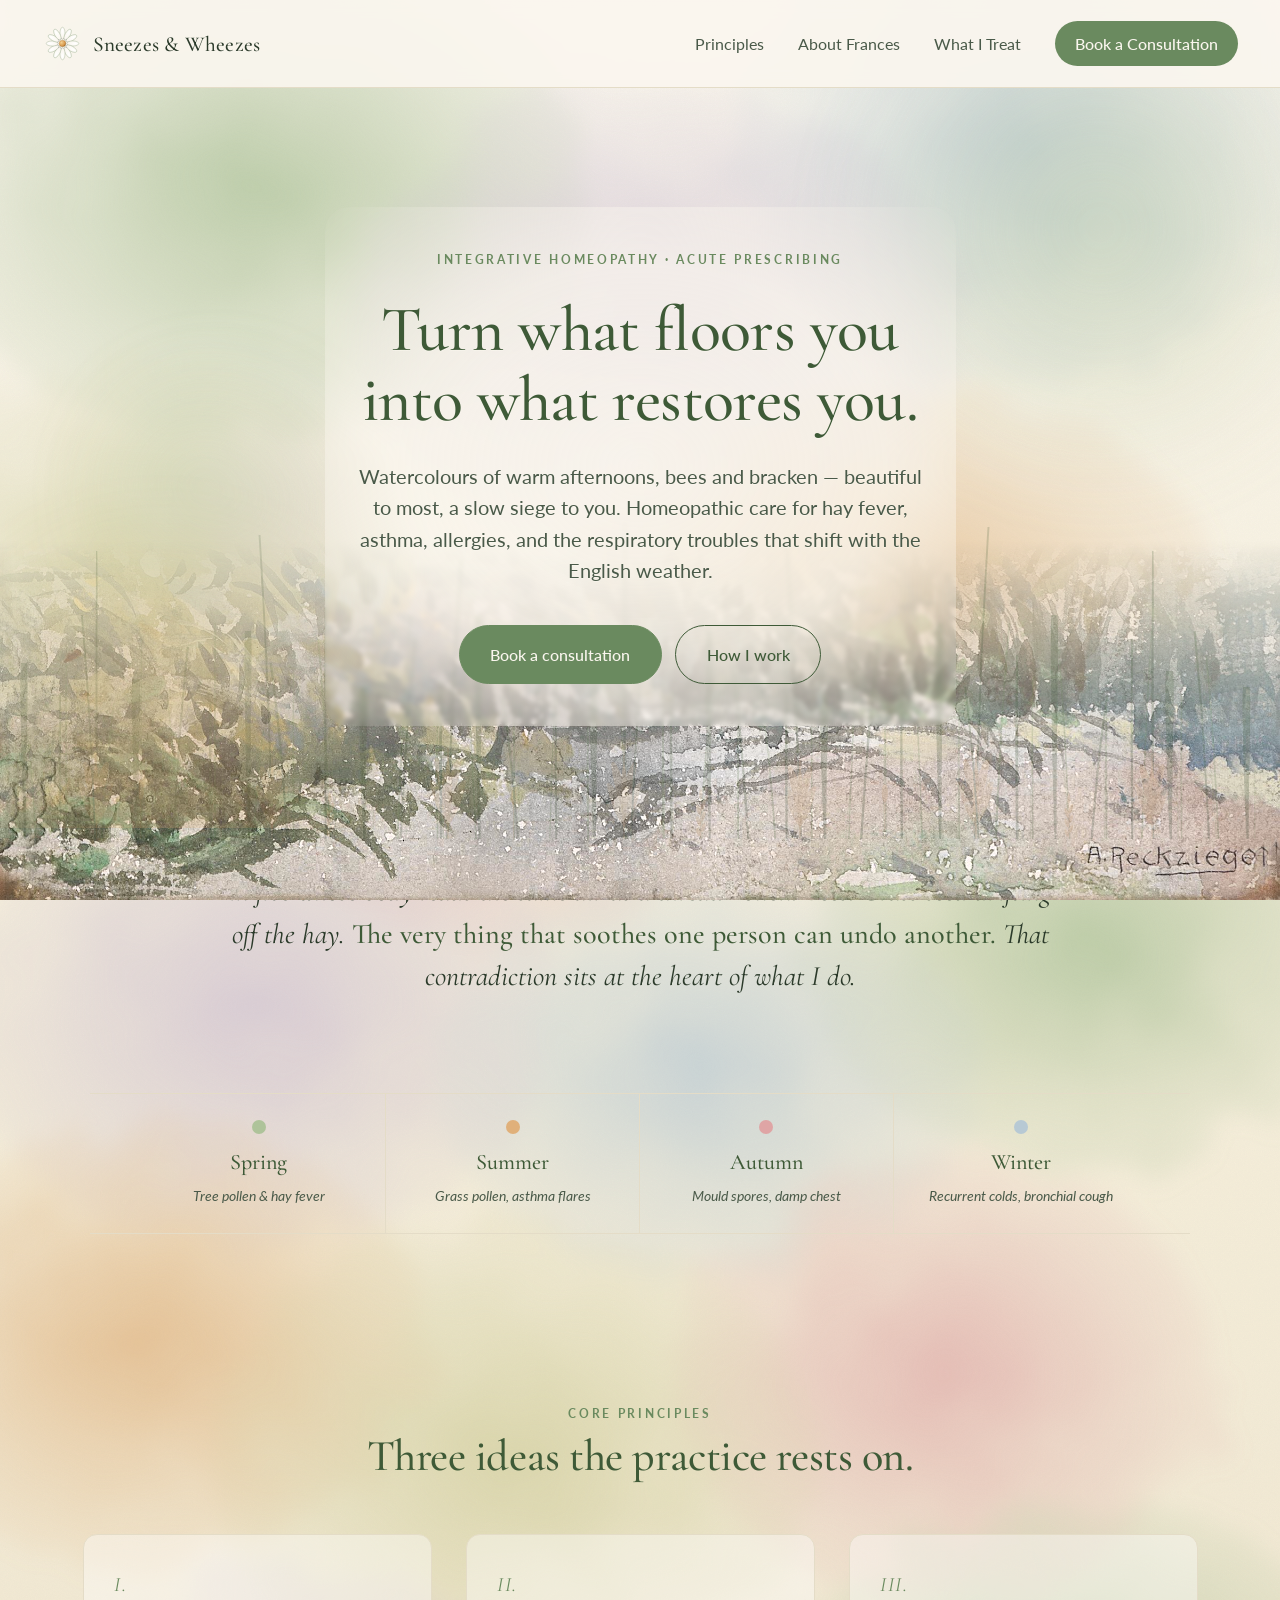
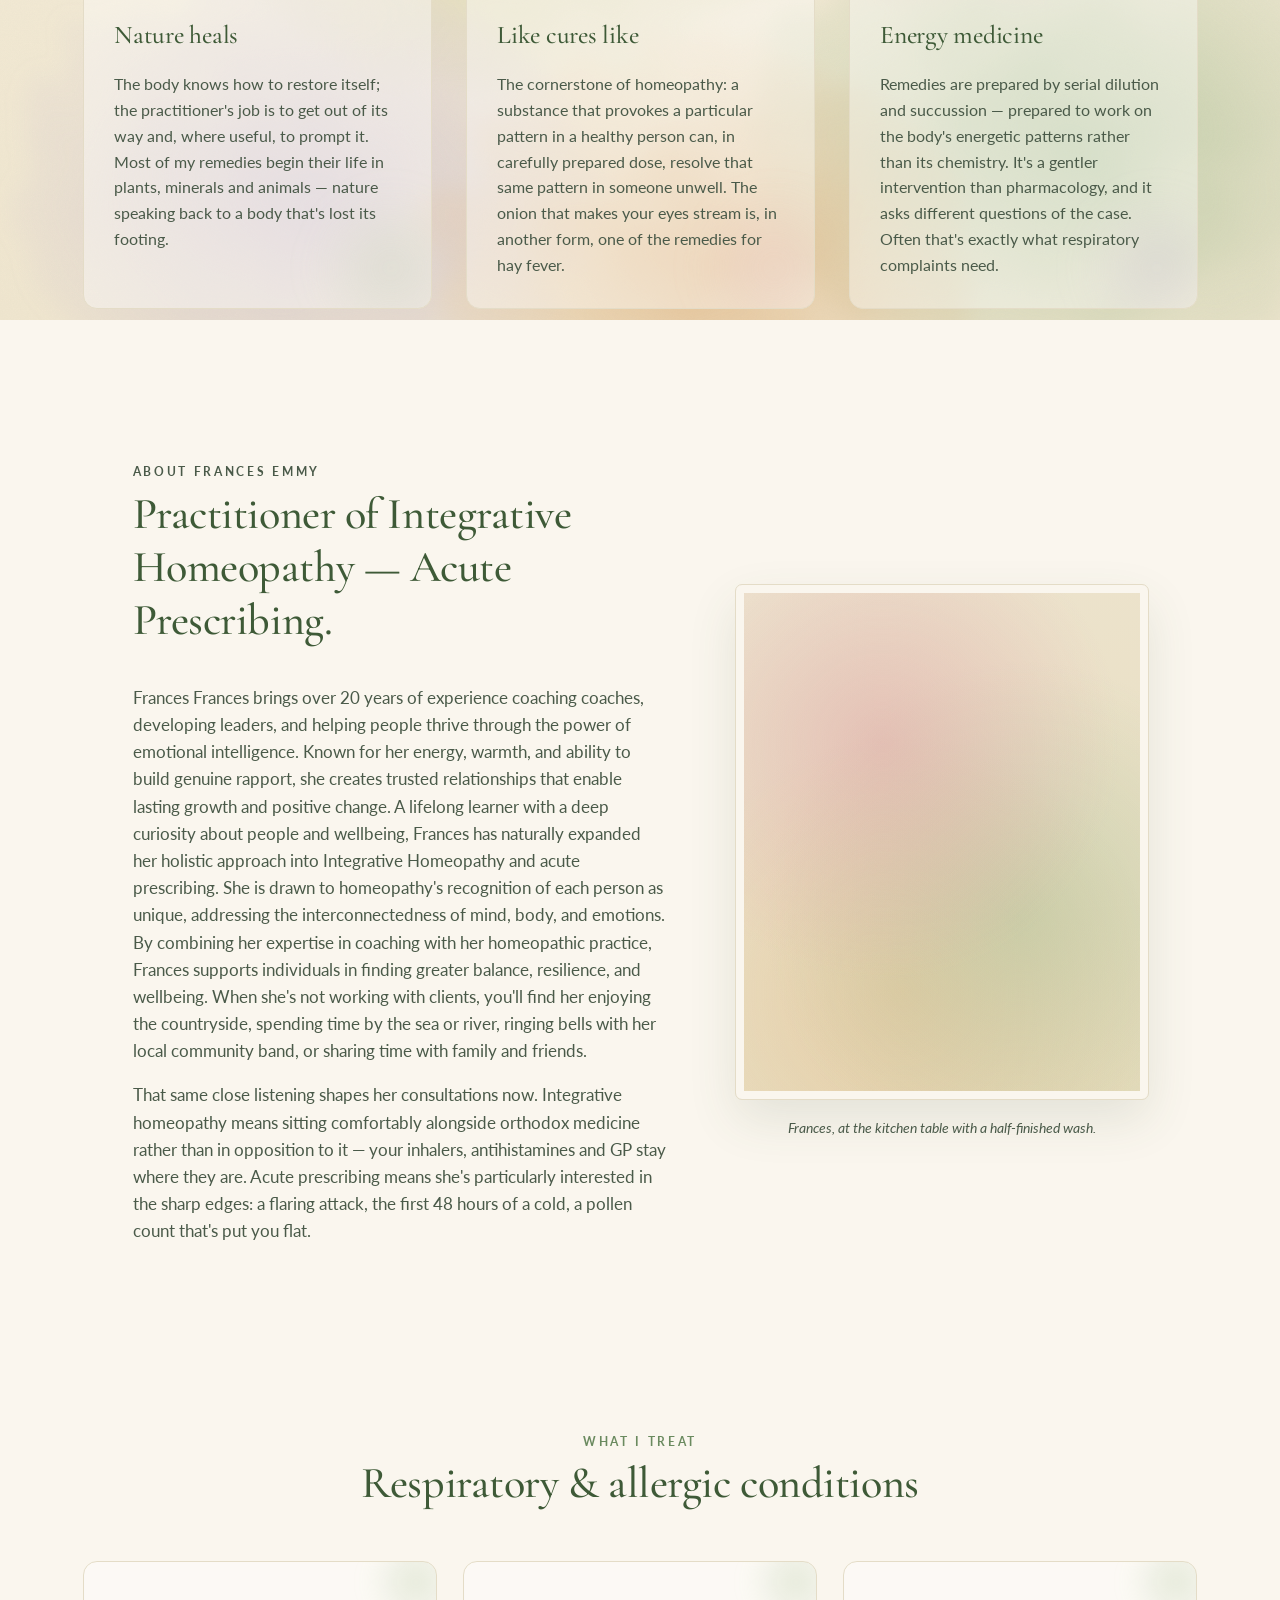
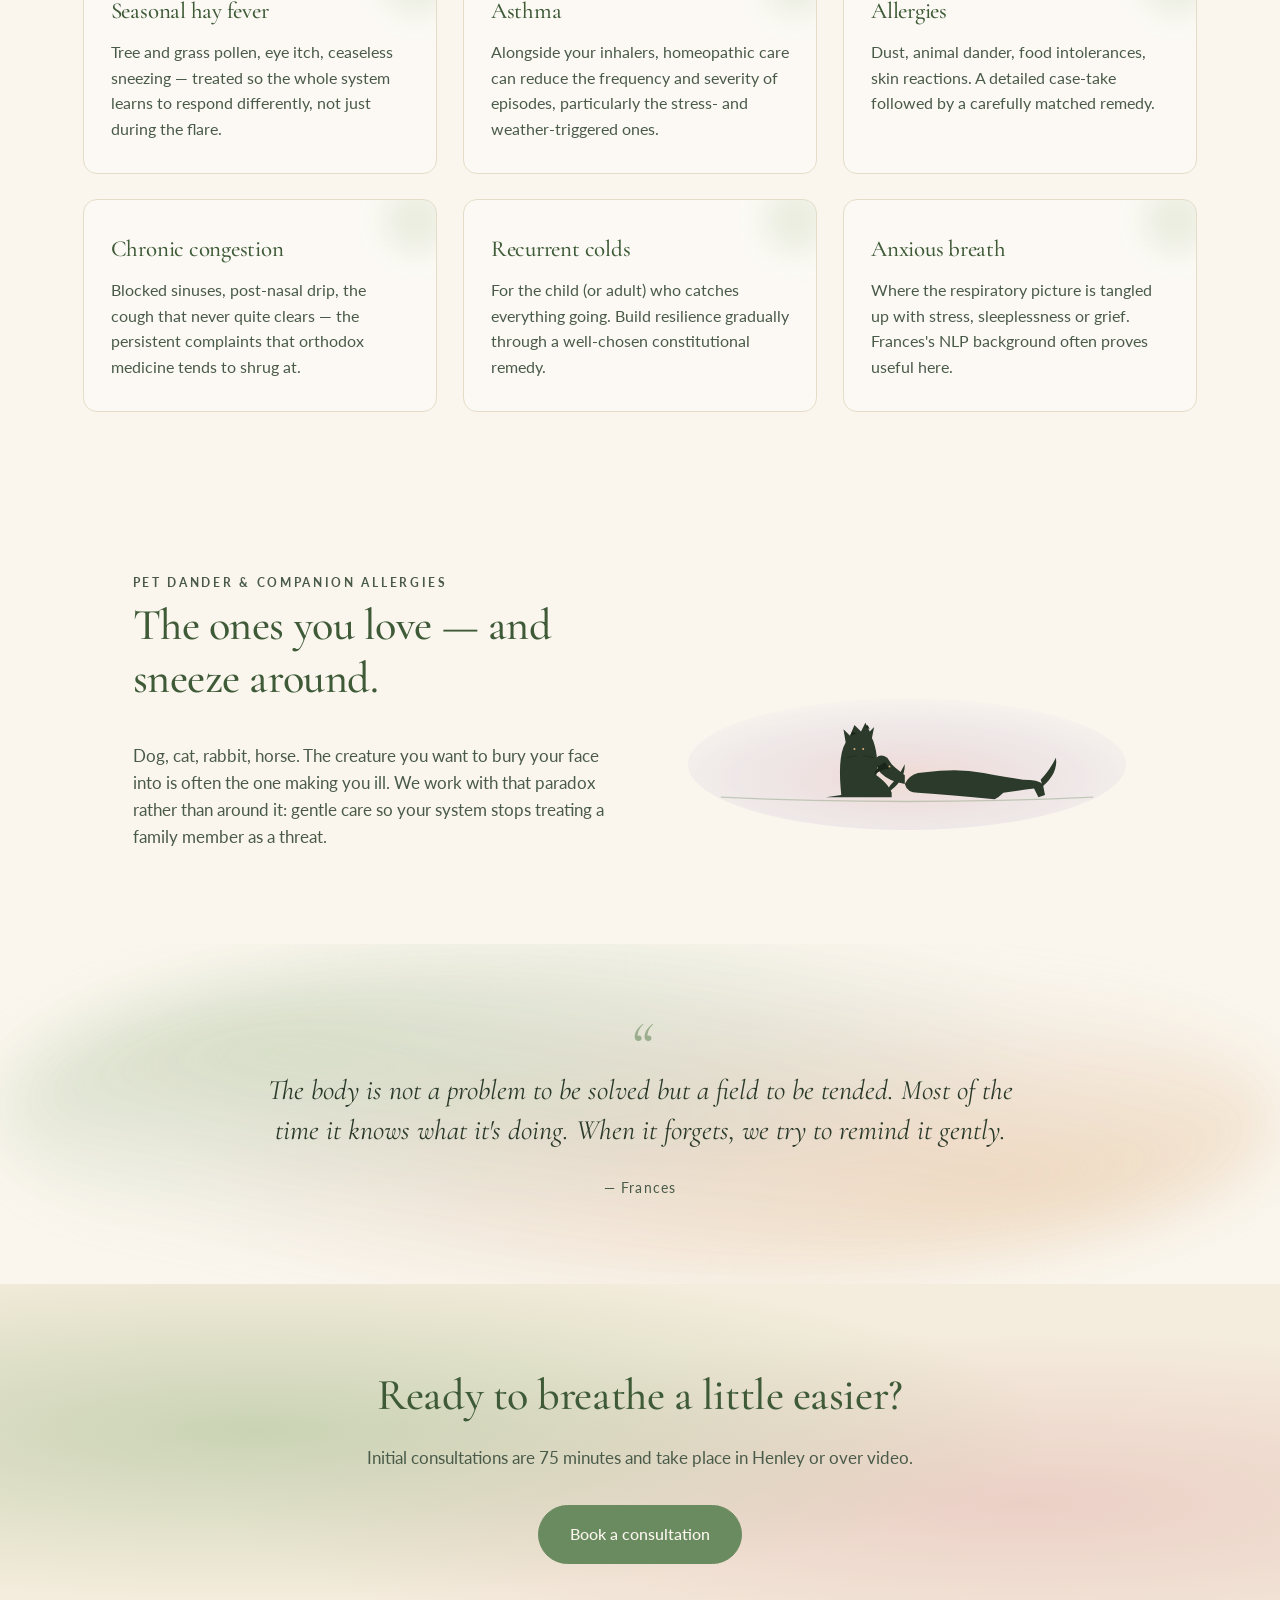
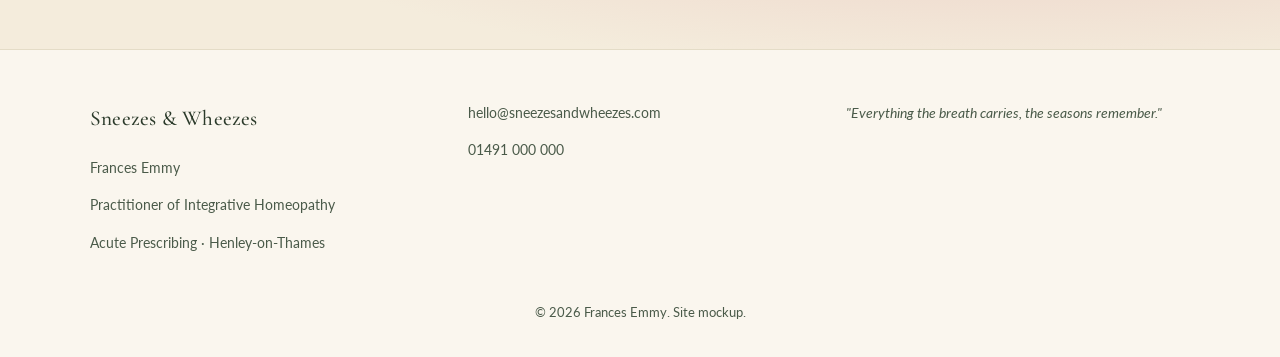
==== index.html @ 76704e90 "Update index.html" ====
<!DOCTYPE html>
<html lang="en">
<head>
<meta charset="UTF-8" />
<meta name="viewport" content="width=device-width, initial-scale=1.0" />
<title>Sneezes & Wheezes — Frances Emmy, Integrative Homeopathy</title>
<link rel="preconnect" href="https://fonts.googleapis.com" />
<link rel="preconnect" href="https://fonts.gstatic.com" crossorigin />
<link href="https://fonts.googleapis.com/css2?family=Cormorant+Garamond:ital,wght@0,400;0,500;0,600;1,400;1,500&family=Lato:wght@300;400;700&display=swap" rel="stylesheet" />
<link rel="stylesheet" href="styles.css" />
<link rel="icon" type="image/svg+xml" href="daisy.svg" />
</head>
<body data-season="spring">

<div class="meadow" aria-hidden="true">
  <div class="meadow-painting"></div>
  <div class="meadow-overlay">
    <object type="image/svg+xml" data="meadow.svg"></object>
  </div>
</div>

<header class="site-nav">
  <a href="#" class="brand">
    <img src="daisy.svg" alt="" class="brand-mark" width="36" height="36" />
    <span class="brand-name">Sneezes &amp; Wheezes</span>
  </a>
  <nav>
    <a href="#principles">Principles</a>
    <a href="#about">About Frances</a>
    <a href="#services">What I Treat</a>
    <a href="booking.html" class="nav-cta">Book a Consultation</a>
  </nav>
</header>

<section class="hero" data-season-section="spring">
  <div class="wash wash-spring"></div>
  <div class="wash wash-summer"></div>
  <div class="wash wash-sprig"></div>
  <div class="hero-inner">
    <p class="eyebrow">Integrative Homeopathy · Acute Prescribing</p>
    <h1>Turn what floors you<br/>into what restores you.</h1>
    <p class="lead">Watercolours of warm afternoons, bees and bracken — beautiful to most, a slow siege to you. Homeopathic care for hay fever, asthma, allergies, and the respiratory troubles that shift with the English weather.</p>
    <div class="hero-ctas">
      <a href="booking.html" class="btn btn-primary">Book a consultation</a>
      <a href="#principles" class="btn btn-ghost">How I work</a>
    </div>
  </div>
</section>

<section class="paradox" data-season-section="spring">
  <div class="paradox-inner">
    <p class="paradox-lead">
      A meadow in June is a postcard for most of us — and a quiet nightmare for the one in five
      whose body reads the same air as a threat. Pollen. Bees. Grass seed drifting off the hay.
      <strong>The very thing that soothes one person can undo another.</strong>
      That contradiction sits at the heart of what I do.
    </p>
  </div>
</section>

<section class="seasons">
  <div class="season"><span class="dot spring"></span><strong>Spring</strong><em>Tree pollen &amp; hay fever</em></div>
  <div class="season"><span class="dot summer"></span><strong>Summer</strong><em>Grass pollen, asthma flares</em></div>
  <div class="season"><span class="dot autumn"></span><strong>Autumn</strong><em>Mould spores, damp chest</em></div>
  <div class="season"><span class="dot winter"></span><strong>Winter</strong><em>Recurrent colds, bronchial cough</em></div>
</section>

<section id="principles" class="principles" data-season-section="summer">
  <p class="eyebrow centered">Core principles</p>
  <h2 class="centered">Three ideas the practice rests on.</h2>

  <div class="principles-grid">
    <article class="principle">
      <div class="principle-mark">I.</div>
      <h3>Nature heals</h3>
      <p>The body knows how to restore itself; the practitioner's job is to get out of its way and, where useful, to prompt it. Most of my remedies begin their life in plants, minerals and animals — nature speaking back to a body that's lost its footing.</p>
    </article>
    <article class="principle">
      <div class="principle-mark">II.</div>
      <h3>Like cures like</h3>
      <p>The cornerstone of homeopathy: a substance that provokes a particular pattern in a healthy person can, in carefully prepared dose, resolve that same pattern in someone unwell. The onion that makes your eyes stream is, in another form, one of the remedies for hay fever.</p>
    </article>
    <article class="principle">
      <div class="principle-mark">III.</div>
      <h3>Energy medicine</h3>
      <p>Remedies are prepared by serial dilution and succussion — prepared to work on the body's energetic patterns rather than its chemistry. It's a gentler intervention than pharmacology, and it asks different questions of the case. Often that's exactly what respiratory complaints need.</p>
    </article>
  </div>
</section>

<section id="about" class="about">
  <div class="about-grid">
    <div class="about-copy">
      <p class="eyebrow">About Frances Emmy</p> <h2>Practitioner of Integrative Homeopathy — Acute Prescribing.</h2>
      <p>Frances  Frances brings over 20 years of experience coaching coaches, developing leaders, and helping people thrive through the power of emotional intelligence. Known for her energy, warmth, and ability to build genuine rapport, she creates trusted relationships that enable lasting growth and positive change.

A lifelong learner with a deep curiosity about people and wellbeing, Frances has naturally expanded her holistic approach into Integrative Homeopathy and acute prescribing. She is drawn to homeopathy's recognition of each person as unique, addressing the interconnectedness of mind, body, and emotions. By combining her expertise in coaching with her homeopathic practice, Frances supports individuals in finding greater balance, resilience, and wellbeing.

When she's not working with clients, you'll find her enjoying the countryside, spending time by the sea or river, ringing bells with her local community band, or sharing time with family and friends. </p>
      <p>That same close listening shapes her consultations now. Integrative homeopathy means sitting comfortably alongside orthodox medicine rather than in opposition to it — your inhalers, antihistamines and GP stay where they are. Acute prescribing means she's particularly interested in the sharp edges: a flaring attack, the first 48 hours of a cold, a pollen count that's put you flat.</p>
      <p>    </div>
    <div class="about-portrait">
      <div class="portrait-frame"></div>
      <figcaption>Frances, at the kitchen table with a half-finished wash.</figcaption>
    </div>
  </div>
</section>

<section id="services" class="services">
  <p class="eyebrow centered">What I treat</p>
  <h2 class="centered">Respiratory &amp; allergic conditions</h2>
  <div class="services-grid">
    <article class="service">
      <h3>Seasonal hay fever</h3>
      <p>Tree and grass pollen, eye itch, ceaseless sneezing — treated so the whole system learns to respond differently, not just during the flare.</p>
    </article>
    <article class="service">
      <h3>Asthma</h3>
      <p>Alongside your inhalers, homeopathic care can reduce the frequency and severity of episodes, particularly the stress- and weather-triggered ones.</p>
    </article>
    <article class="service">
      <h3>Allergies</h3>
      <p>Dust, animal dander, food intolerances, skin reactions. A detailed case-take followed by a carefully matched remedy.</p>
    </article>
    <article class="service">
      <h3>Chronic congestion</h3>
      <p>Blocked sinuses, post-nasal drip, the cough that never quite clears — the persistent complaints that orthodox medicine tends to shrug at.</p>
    </article>
    <article class="service">
      <h3>Recurrent colds</h3>
      <p>For the child (or adult) who catches everything going. Build resilience gradually through a well-chosen constitutional remedy.</p>
    </article>
    <article class="service">
      <h3>Anxious breath</h3>
      <p>Where the respiratory picture is tangled up with stress, sleeplessness or grief. Frances's NLP background often proves useful here.</p>
    </article>
  </div>
</section>

<section class="pets" data-season-section="autumn">
  <div class="pets-inner">
    <div class="pets-copy">
      <p class="eyebrow">Pet dander &amp; companion allergies</p>
      <h2>The ones you love &mdash; and sneeze around.</h2>
      <p>Dog, cat, rabbit, horse. The creature you want to bury your face into is often the one making you ill. We work with that paradox rather than around it: gentle care so your system stops treating a family member as a threat.</p>
    </div>
    <div class="pets-illustration">
      <img src="pets.svg" alt="Cat and dog silhouettes" />
    </div>
  </div>
</section>

<section class="quote-band">
  <div class="wash wash-meadow"></div>
  <div class="quote-inner">
    <p class="quote-mark">&ldquo;</p>
    <p class="quote-text">The body is not a problem to be solved but a field to be tended. Most of the time it knows what it's doing. When it forgets, we try to remind it gently.</p>
    <p class="quote-attrib">— Frances</p>
  </div>
</section>

<section class="cta-band">
  <div class="cta-inner">
    <h2>Ready to breathe a little easier?</h2>
    <p>Initial consultations are 75 minutes and take place in Henley or over video.</p>
    <a href="booking.html" class="btn btn-primary">Book a consultation</a>
  </div>
</section>

<footer class="site-foot">
  <div class="foot-inner">
    <div>
      <p class="brand-name">Sneezes &amp; Wheezes</p>
      <p class="small">Frances Emmy</p>
      <p class="small">Practitioner of Integrative Homeopathy</p>
      <p class="small">Acute Prescribing · Henley-on-Thames</p>
    </div>
    <div>
      <p class="small">hello@sneezesandwheezes.com</p>
      <p class="small">01491 000 000</p>
    </div>
    <div>
      <p class="small italic">"Everything the breath carries, the seasons remember."</p>
    </div>
  </div>
  <p class="small credits">© 2026 Frances Emmy. Site mockup.</p>
</footer>

</body>
</html>
---- styles.css ----
:root {
  --ink: #2b3a2a;
  --ink-soft: #4a5a49;
  --cream: #faf6ee;
  --paper: #f4ecdc;
  --wash-green: #aec39a;
  --wash-olive: #c7c68b;
  --wash-amber: #e0b07a;
  --wash-rose: #dfa5a5;
  --wash-sky: #b7c9d4;
  --wash-lilac: #c2b1cf;
  --accent: #6a8a5f;
  --accent-deep: #3e5a37;
  --border: #e4dcc7;
}

* { box-sizing: border-box; }

html, body {
  margin: 0;
  padding: 0;
  font-family: 'Lato', 'Helvetica Neue', sans-serif;
  color: var(--ink);
  background: var(--cream);
  font-size: 17px;
  line-height: 1.6;
}

body {
  background-color: var(--cream);
  background-image: url('watercolour-bg.svg');
  background-size: 100% auto;
  background-position: center top;
  background-repeat: no-repeat;
  min-height: 100vh;
}

/* Swaying meadow — fixed at bottom of viewport */
.meadow {
  position: fixed;
  left: 0;
  right: 0;
  bottom: 0;
  height: 42vh;
  min-height: 280px;
  max-height: 460px;
  z-index: 0;
  pointer-events: none;
  transition: filter 1.6s ease;
  overflow: hidden;
}

.meadow-painting {
  position: absolute;
  inset: 0;
  background-image: url('meadow-watercolour.jpg');
  background-size: cover;
  background-position: center bottom;
  -webkit-mask-image: linear-gradient(to top, black 35%, rgba(0,0,0,0.6) 60%, transparent 95%);
          mask-image: linear-gradient(to top, black 35%, rgba(0,0,0,0.6) 60%, transparent 95%);
  animation: meadow-breeze 18s ease-in-out infinite;
}

.meadow-overlay {
  position: absolute;
  inset: 0;
  width: 100%;
  height: 100%;
  opacity: 0.22;
}

.meadow-overlay object,
.meadow-overlay svg {
  width: 100%;
  height: 100%;
  display: block;
}

@keyframes meadow-breeze {
  0%, 100% { transform: translateX(0) skewX(-0.15deg); }
  50%      { transform: translateX(-8px) skewX(0.15deg); }
}

/* Seasonal tint — driven by a data attribute on <body> set via scroll JS */
body[data-season="spring"] .meadow { filter: hue-rotate(-6deg) saturate(1.05) brightness(1.05); }
body[data-season="summer"] .meadow { filter: hue-rotate(-18deg) saturate(1.15) brightness(1.02); }
body[data-season="autumn"] .meadow { filter: hue-rotate(22deg) saturate(1.25) brightness(0.92); }
body[data-season="winter"] .meadow { filter: hue-rotate(8deg) saturate(0.55) brightness(0.98); }

@keyframes sway-far {
  0%, 100% { transform: rotate(-0.6deg); }
  50%      { transform: rotate(0.6deg); }
}
@keyframes sway-mid {
  0%, 100% { transform: rotate(-1.1deg); }
  50%      { transform: rotate(1.1deg); }
}
@keyframes sway-near {
  0%, 100% { transform: rotate(-1.6deg); }
  50%      { transform: rotate(1.6deg); }
}
@keyframes sway-daisy {
  0%, 100% { transform: rotate(-2.2deg); }
  50%      { transform: rotate(2.2deg); }
}

.m-far     { transform-origin: center bottom; animation: sway-far   9s ease-in-out infinite; }
.m-mid     { transform-origin: center bottom; animation: sway-mid   6.5s ease-in-out infinite; }
.m-daisies { transform-origin: center bottom; animation: sway-daisy 5s ease-in-out infinite; }
.m-near    { transform-origin: center bottom; animation: sway-near  4.5s ease-in-out infinite; }
.m-animals { transform-origin: center bottom; }

body.is-scrolling .m-far,
body.is-scrolling .m-mid,
body.is-scrolling .m-daisies,
body.is-scrolling .m-near { animation-duration: 1.8s; }

@media (prefers-reduced-motion: reduce) {
  .m-far, .m-mid, .m-near, .m-daisies { animation: none; }
}

h1, h2, h3 {
  font-family: 'Cormorant Garamond', serif;
  font-weight: 500;
  color: var(--accent-deep);
  letter-spacing: -0.01em;
}

h1 {
  font-size: clamp(2.4rem, 5vw, 3.8rem);
  line-height: 1.1;
  margin: 0.4em 0;
}

h2 {
  font-size: clamp(1.8rem, 3.5vw, 2.6rem);
  line-height: 1.2;
  margin-top: 0;
}

h3 {
  font-size: 1.35rem;
  margin: 0 0 0.4em 0;
  color: var(--accent-deep);
}

p { margin: 0 0 1em 0; }
.small { font-size: 0.85rem; color: var(--ink-soft); }
.italic { font-style: italic; }

.centered { text-align: center; }

.eyebrow {
  text-transform: uppercase;
  font-size: 0.72rem;
  letter-spacing: 0.22em;
  color: var(--accent);
  font-weight: 700;
  margin-bottom: 0.5em;
}

.site-nav {
  display: flex;
  justify-content: space-between;
  align-items: center;
  padding: 1.25rem 2.5rem;
  position: sticky;
  top: 0;
  background: rgba(250, 246, 238, 0.92);
  backdrop-filter: blur(8px);
  z-index: 50;
  border-bottom: 1px solid var(--border);
}

.brand {
  display: flex;
  align-items: center;
  gap: 0.65rem;
  text-decoration: none;
  color: var(--ink);
}

.brand-mark {
  width: 2.3rem;
  height: 2.3rem;
  display: block;
  flex-shrink: 0;
}

.brand-name {
  font-family: 'Cormorant Garamond', serif;
  font-size: 1.25rem;
  font-weight: 500;
  letter-spacing: 0.01em;
}

.site-nav nav {
  display: flex;
  gap: 2rem;
  align-items: center;
}

.site-nav nav a {
  text-decoration: none;
  color: var(--ink-soft);
  font-size: 0.95rem;
  transition: color 0.2s;
}

.site-nav nav a:hover { color: var(--accent-deep); }

.nav-cta {
  background: var(--accent);
  color: var(--cream) !important;
  padding: 0.55rem 1.15rem;
  border-radius: 999px;
  font-weight: 500;
}

.nav-cta:hover { background: var(--accent-deep); color: var(--cream); }

/* Hero */
.hero {
  position: relative;
  padding: 7rem 2.5rem 6rem;
  overflow: hidden;
  min-height: 72vh;
  display: flex;
  align-items: center;
}

.wash {
  position: absolute;
  border-radius: 50%;
  filter: blur(50px);
  opacity: 0.45;
  pointer-events: none;
}

.wash-spring {
  width: 520px;
  height: 520px;
  top: -120px;
  right: -80px;
  background: radial-gradient(circle, var(--wash-green), transparent 70%);
}

.wash-summer {
  width: 440px;
  height: 440px;
  bottom: -140px;
  left: -60px;
  background: radial-gradient(circle, var(--wash-amber), transparent 70%);
}

.wash-sprig {
  width: 260px;
  height: 260px;
  top: 38%;
  left: 8%;
  background:
    radial-gradient(ellipse at 30% 40%, rgba(174, 195, 154, 0.55), transparent 60%),
    radial-gradient(ellipse at 65% 60%, rgba(194, 177, 207, 0.35), transparent 65%);
  opacity: 0.6;
  filter: blur(40px);
}

.wash-meadow {
  position: absolute;
  inset: 0;
  background:
    radial-gradient(ellipse at 20% 30%, rgba(174, 195, 154, 0.55), transparent 55%),
    radial-gradient(ellipse at 80% 70%, rgba(224, 176, 122, 0.45), transparent 60%),
    radial-gradient(ellipse at 50% 50%, rgba(194, 177, 207, 0.25), transparent 70%);
  filter: blur(30px);
  opacity: 0.85;
  pointer-events: none;
}

.hero-inner {
  position: relative;
  max-width: 780px;
  z-index: 2;
  margin: 0 auto;
  text-align: center;
  padding: 2.5rem 1.5rem;
  border-radius: 24px;
  background: radial-gradient(ellipse at center, rgba(250, 246, 238, 0.85) 0%, rgba(250, 246, 238, 0.7) 55%, rgba(250, 246, 238, 0) 100%);
  backdrop-filter: blur(2px);
}

.hero-inner h1,
.hero-inner .lead {
  text-shadow: 0 1px 0 rgba(250, 246, 238, 0.6);
}

.lead {
  font-size: 1.15rem;
  color: var(--ink-soft);
  max-width: 580px;
  margin: 1.2em auto 2em;
}

.hero-ctas {
  display: flex;
  gap: 0.8rem;
  justify-content: center;
  flex-wrap: wrap;
}

.btn {
  display: inline-block;
  padding: 0.9rem 1.8rem;
  border-radius: 999px;
  font-size: 0.95rem;
  font-weight: 500;
  text-decoration: none;
  transition: all 0.2s;
  border: 1.5px solid transparent;
  cursor: pointer;
  font-family: inherit;
}

.btn-primary {
  background: var(--accent);
  color: var(--cream);
  border-color: var(--accent);
}

.btn-primary:hover {
  background: var(--accent-deep);
  border-color: var(--accent-deep);
  transform: translateY(-1px);
}

.btn-ghost {
  background: transparent;
  color: var(--accent-deep);
  border-color: var(--accent-deep);
}

.btn-ghost:hover {
  background: rgba(62, 90, 55, 0.08);
}

/* Paradox band */
.paradox {
  padding: 0 2.5rem 4rem;
  max-width: 920px;
  margin: 0 auto;
  text-align: center;
}

.paradox-lead {
  font-family: 'Cormorant Garamond', serif;
  font-size: clamp(1.35rem, 2.2vw, 1.7rem);
  line-height: 1.5;
  color: var(--ink);
  font-style: italic;
  font-weight: 400;
}

.paradox-lead strong {
  font-style: normal;
  font-weight: 500;
  color: var(--accent-deep);
}

/* Principles */
.principles {
  padding: 5rem 2.5rem 4rem;
  max-width: 1200px;
  margin: 0 auto;
}

.principles h2 { margin-bottom: 3rem; }

.principles-grid {
  display: grid;
  grid-template-columns: repeat(3, 1fr);
  gap: 2rem;
}

.principle {
  position: relative;
  padding: 2rem 1.8rem 1.8rem;
  background: rgba(255, 255, 255, 0.4);
  border: 1px solid var(--border);
  border-radius: 14px;
  overflow: hidden;
}

.principle::after {
  content: '';
  position: absolute;
  bottom: -40px;
  right: -40px;
  width: 160px;
  height: 160px;
  border-radius: 50%;
  background: radial-gradient(circle, rgba(174, 195, 154, 0.22), transparent 70%);
  filter: blur(18px);
  pointer-events: none;
}

.principle:nth-child(2)::after {
  background: radial-gradient(circle, rgba(223, 165, 165, 0.22), transparent 70%);
}

.principle:nth-child(3)::after {
  background: radial-gradient(circle, rgba(194, 177, 207, 0.24), transparent 70%);
}

.principle-mark {
  font-family: 'Cormorant Garamond', serif;
  font-style: italic;
  font-size: 1.2rem;
  color: var(--accent);
  letter-spacing: 0.08em;
  margin-bottom: 0.8rem;
}

.principle h3 {
  font-size: 1.5rem;
  margin-bottom: 0.6em;
}

.principle p {
  color: var(--ink-soft);
  font-size: 0.95rem;
  margin: 0;
  position: relative;
  z-index: 1;
}

/* Pets band */
.pets {
  padding: 4.5rem 2.5rem;
  max-width: 1100px;
  margin: 0 auto;
}

.pets-inner {
  display: grid;
  grid-template-columns: 1fr 1fr;
  gap: 3rem;
  align-items: center;
}

.pets-copy h2 { margin-top: 0; }
.pets-copy p { color: var(--ink-soft); }

.pets-illustration {
  position: relative;
}

.pets-illustration img {
  width: 100%;
  max-width: 460px;
  display: block;
  margin: 0 auto;
}

@media (max-width: 860px) {
  .pets-inner { grid-template-columns: 1fr; gap: 1.5rem; }
  .pets { padding: 3rem 1.25rem; }
}

/* Quote band */
.quote-band {
  position: relative;
  padding: 5rem 2.5rem;
  overflow: hidden;
  text-align: center;
}

.quote-inner {
  position: relative;
  max-width: 760px;
  margin: 0 auto;
  z-index: 1;
}

.quote-mark {
  font-family: 'Cormorant Garamond', serif;
  font-style: italic;
  font-size: 4rem;
  color: var(--accent);
  line-height: 0.5;
  margin: 0 0 0.5rem 0;
  opacity: 0.6;
}

.quote-text {
  font-family: 'Cormorant Garamond', serif;
  font-style: italic;
  font-size: clamp(1.35rem, 2.2vw, 1.75rem);
  line-height: 1.4;
  color: var(--ink);
  margin: 0 0 1.5rem 0;
}

.quote-attrib {
  font-size: 0.85rem;
  color: var(--ink-soft);
  letter-spacing: 0.08em;
  margin: 0;
}

/* Seasons strip */
.seasons {
  display: grid;
  grid-template-columns: repeat(4, 1fr);
  gap: 0;
  padding: 0 2.5rem;
  max-width: 1100px;
  margin: 0 auto 5rem;
  border-top: 1px solid var(--border);
  border-bottom: 1px solid var(--border);
}

.season {
  display: flex;
  flex-direction: column;
  align-items: center;
  padding: 1.5rem 1rem;
  gap: 0.25rem;
  border-right: 1px solid var(--border);
  font-size: 0.9rem;
}
.season:last-child { border-right: none; }
.season strong {
  font-family: 'Cormorant Garamond', serif;
  font-size: 1.3rem;
  font-weight: 500;
  color: var(--accent-deep);
}
.season em {
  font-style: italic;
  color: var(--ink-soft);
  font-size: 0.85rem;
}

.dot {
  width: 14px;
  height: 14px;
  border-radius: 50%;
  margin-bottom: 0.4rem;
  filter: blur(0.5px);
}
.dot.spring { background: var(--wash-green); }
.dot.summer { background: var(--wash-amber); }
.dot.autumn { background: var(--wash-rose); }
.dot.winter { background: var(--wash-sky); }

/* About */
.about {
  padding: 5rem 2.5rem;
  max-width: 1100px;
  margin: 0 auto;
}

.about-grid {
  display: grid;
  grid-template-columns: 1.3fr 1fr;
  gap: 4rem;
  align-items: center;
}

.about-copy p { color: var(--ink-soft); }
.about-copy strong { color: var(--ink); font-weight: 700; }

.about-portrait { text-align: center; }
.portrait-frame {
  width: 100%;
  aspect-ratio: 4 / 5;
  border-radius: 6px;
  background:
    radial-gradient(circle at 35% 30%, rgba(223, 165, 165, 0.55), transparent 55%),
    radial-gradient(circle at 70% 65%, rgba(174, 195, 154, 0.5), transparent 60%),
    radial-gradient(circle at 40% 80%, rgba(224, 176, 122, 0.4), transparent 55%),
    linear-gradient(160deg, #ede4cf, #e7dcbc);
  box-shadow: 0 20px 50px rgba(62, 90, 55, 0.12);
  border: 8px solid var(--cream);
  outline: 1px solid var(--border);
}

.about-portrait figcaption {
  font-style: italic;
  font-size: 0.85rem;
  color: var(--ink-soft);
  margin-top: 1rem;
}

/* Services */
.services {
  padding: 5rem 2.5rem;
  max-width: 1200px;
  margin: 0 auto;
}

.services h2 { margin-bottom: 3rem; }

.services-grid {
  display: grid;
  grid-template-columns: repeat(auto-fit, minmax(280px, 1fr));
  gap: 1.5rem;
}

.service {
  background: rgba(255, 255, 255, 0.4);
  backdrop-filter: blur(4px);
  border: 1px solid var(--border);
  border-radius: 14px;
  padding: 1.8rem 1.6rem;
  transition: all 0.2s;
  position: relative;
  overflow: hidden;
}

.service::before {
  content: '';
  position: absolute;
  top: -30px;
  right: -30px;
  width: 100px;
  height: 100px;
  border-radius: 50%;
  background: radial-gradient(circle, rgba(174, 195, 154, 0.3), transparent 70%);
  filter: blur(10px);
}

.service:hover {
  transform: translateY(-2px);
  box-shadow: 0 14px 40px rgba(62, 90, 55, 0.08);
  border-color: var(--accent);
}

.service p {
  font-size: 0.95rem;
  color: var(--ink-soft);
  margin: 0;
}

/* Gallery */
.gallery {
  padding: 5rem 2.5rem 6rem;
  max-width: 1200px;
  margin: 0 auto;
}

.gallery-intro {
  color: var(--ink-soft);
  max-width: 480px;
  margin: 0 auto 3rem;
}

.gallery-grid {
  display: grid;
  grid-template-columns: repeat(auto-fit, minmax(220px, 1fr));
  gap: 2rem;
}

.painting {
  margin: 0;
  text-align: center;
}

.wc {
  width: 100%;
  aspect-ratio: 4 / 3;
  border-radius: 4px;
  margin-bottom: 0.8rem;
  box-shadow: 0 12px 30px rgba(62, 90, 55, 0.08);
  border: 6px solid var(--cream);
  outline: 1px solid var(--border);
}

.wc-bluebells {
  background:
    radial-gradient(ellipse at 30% 70%, rgba(194, 177, 207, 0.85), transparent 60%),
    radial-gradient(ellipse at 70% 50%, rgba(174, 195, 154, 0.75), transparent 60%),
    radial-gradient(ellipse at 50% 30%, rgba(250, 246, 238, 0.9), transparent 55%),
    linear-gradient(180deg, #ead8e6, #cfd8bc 55%, #9db089);
}

.wc-meadow {
  background:
    radial-gradient(ellipse at 20% 40%, rgba(250, 246, 238, 0.95), transparent 55%),
    radial-gradient(ellipse at 70% 75%, rgba(224, 176, 122, 0.9), transparent 60%),
    radial-gradient(ellipse at 50% 60%, rgba(199, 198, 139, 0.95), transparent 65%),
    linear-gradient(180deg, #eae3c1, #d8c88f 60%, #b59b57);
}

.wc-bracken {
  background:
    radial-gradient(ellipse at 30% 60%, rgba(224, 176, 122, 0.9), transparent 60%),
    radial-gradient(ellipse at 70% 40%, rgba(223, 165, 165, 0.8), transparent 60%),
    radial-gradient(ellipse at 50% 80%, rgba(123, 79, 56, 0.6), transparent 60%),
    linear-gradient(180deg, #e5c9a0, #c48f5e 60%, #7a4e31);
}

.wc-frost {
  background:
    radial-gradient(ellipse at 40% 30%, rgba(250, 246, 238, 0.9), transparent 60%),
    radial-gradient(ellipse at 70% 70%, rgba(183, 201, 212, 0.85), transparent 60%),
    radial-gradient(ellipse at 20% 70%, rgba(194, 177, 207, 0.6), transparent 65%),
    linear-gradient(180deg, #e4ebf1, #b9c7d2 60%, #8ea0ac);
}

.painting figcaption {
  font-style: italic;
  font-size: 0.88rem;
  color: var(--ink-soft);
}

/* CTA band */
.cta-band {
  position: relative;
  padding: 5rem 2.5rem;
  background:
    radial-gradient(ellipse at 20% 40%, rgba(174, 195, 154, 0.6), transparent 55%),
    radial-gradient(ellipse at 80% 60%, rgba(223, 165, 165, 0.4), transparent 55%),
    var(--paper);
  text-align: center;
}

.cta-inner {
  max-width: 620px;
  margin: 0 auto;
}

.cta-inner h2 { margin-bottom: 0.5em; }
.cta-inner p { color: var(--ink-soft); margin-bottom: 2em; }

/* Footer */
.site-foot {
  padding: 3rem 2.5rem 2rem;
  border-top: 1px solid var(--border);
  background: var(--cream);
}

.foot-inner {
  display: grid;
  grid-template-columns: repeat(3, 1fr);
  gap: 2rem;
  max-width: 1100px;
  margin: 0 auto 2rem;
  align-items: start;
}

.credits {
  text-align: center;
  margin: 2rem 0 0 0;
  color: var(--ink-soft);
  font-size: 0.75rem;
}

/* Responsive */
@media (max-width: 860px) {
  .site-nav { padding: 1rem 1.25rem; flex-wrap: wrap; gap: 1rem; }
  .site-nav nav { gap: 1rem; flex-wrap: wrap; font-size: 0.9rem; }
  .hero { padding: 4rem 1.5rem; }
  .seasons { grid-template-columns: repeat(2, 1fr); }
  .season:nth-child(2) { border-right: none; }
  .about, .services, .gallery { padding: 3.5rem 1.5rem; }
  .about-grid { grid-template-columns: 1fr; gap: 2rem; }
  .foot-inner { grid-template-columns: 1fr; text-align: center; }
  .principles-grid { grid-template-columns: 1fr; gap: 1.2rem; }
  .paradox { padding: 0 1.25rem 3rem; }
  .principles { padding: 3rem 1.25rem; }
}
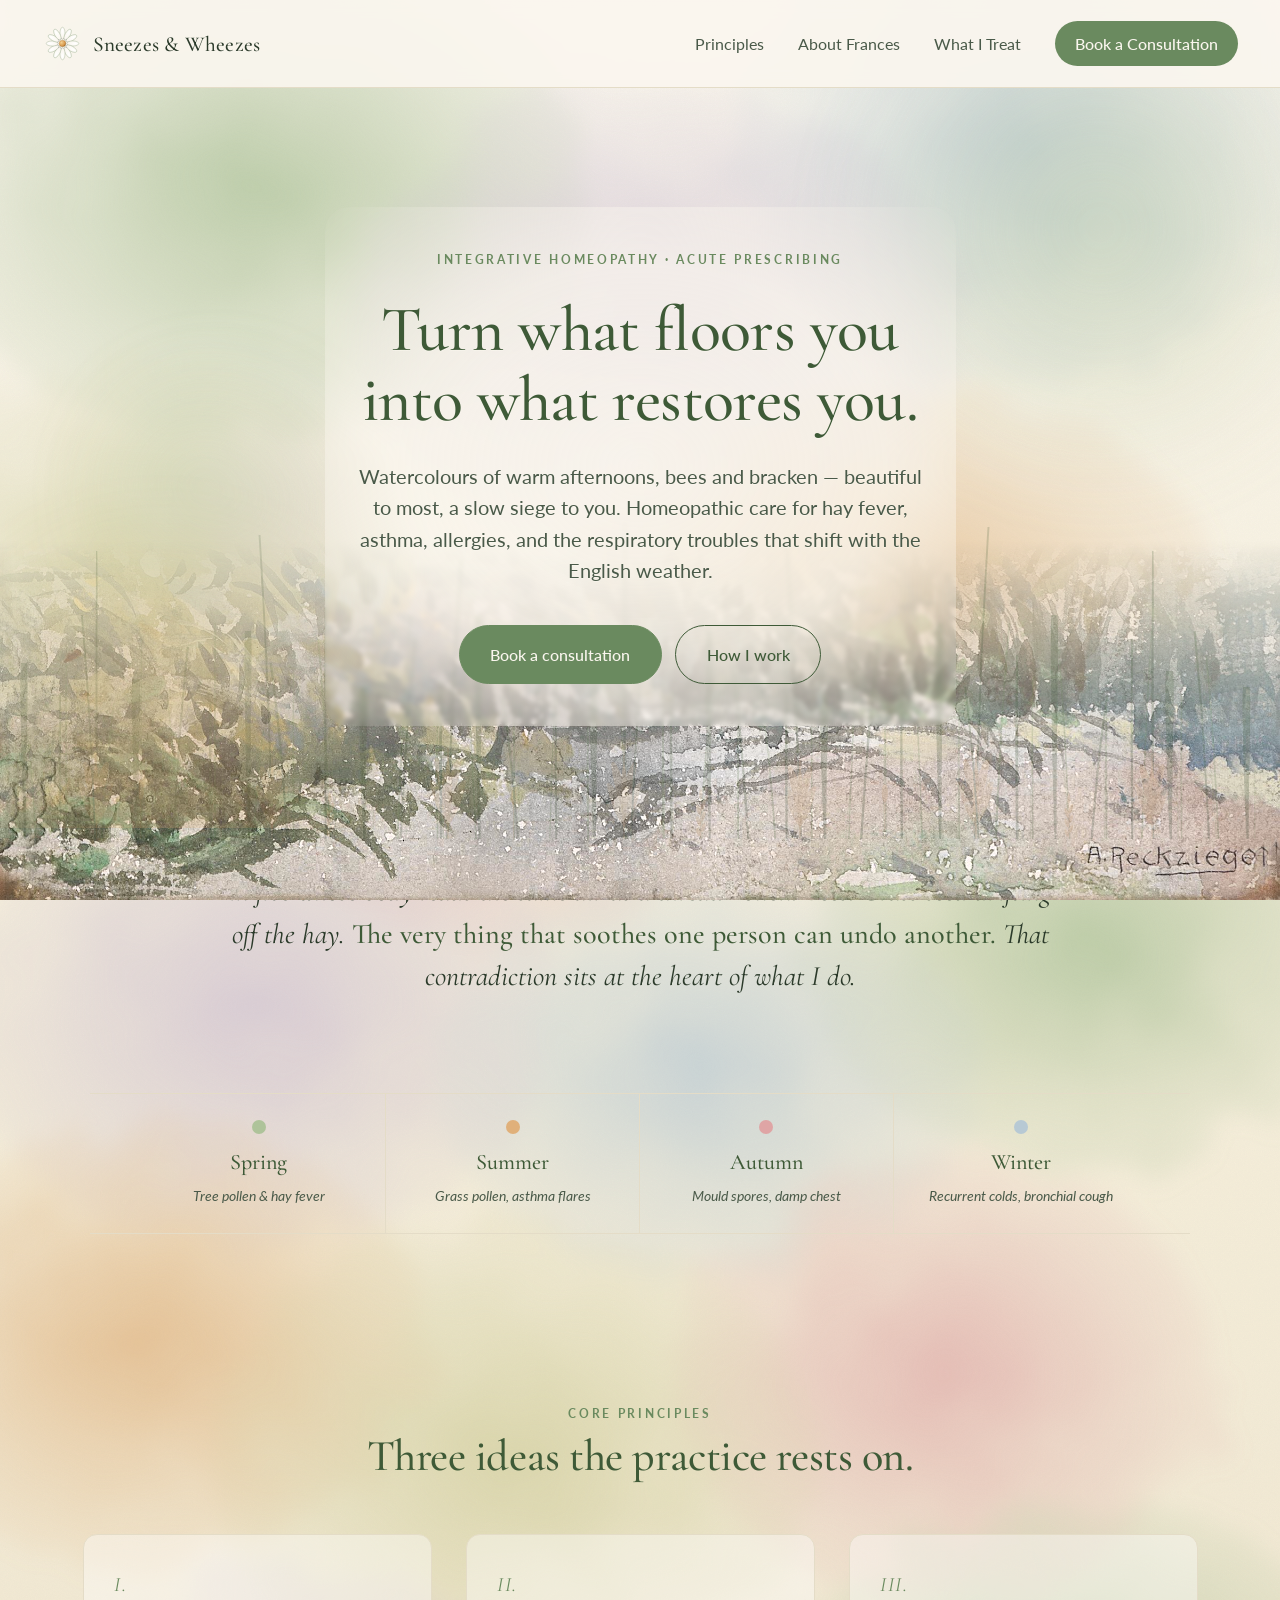
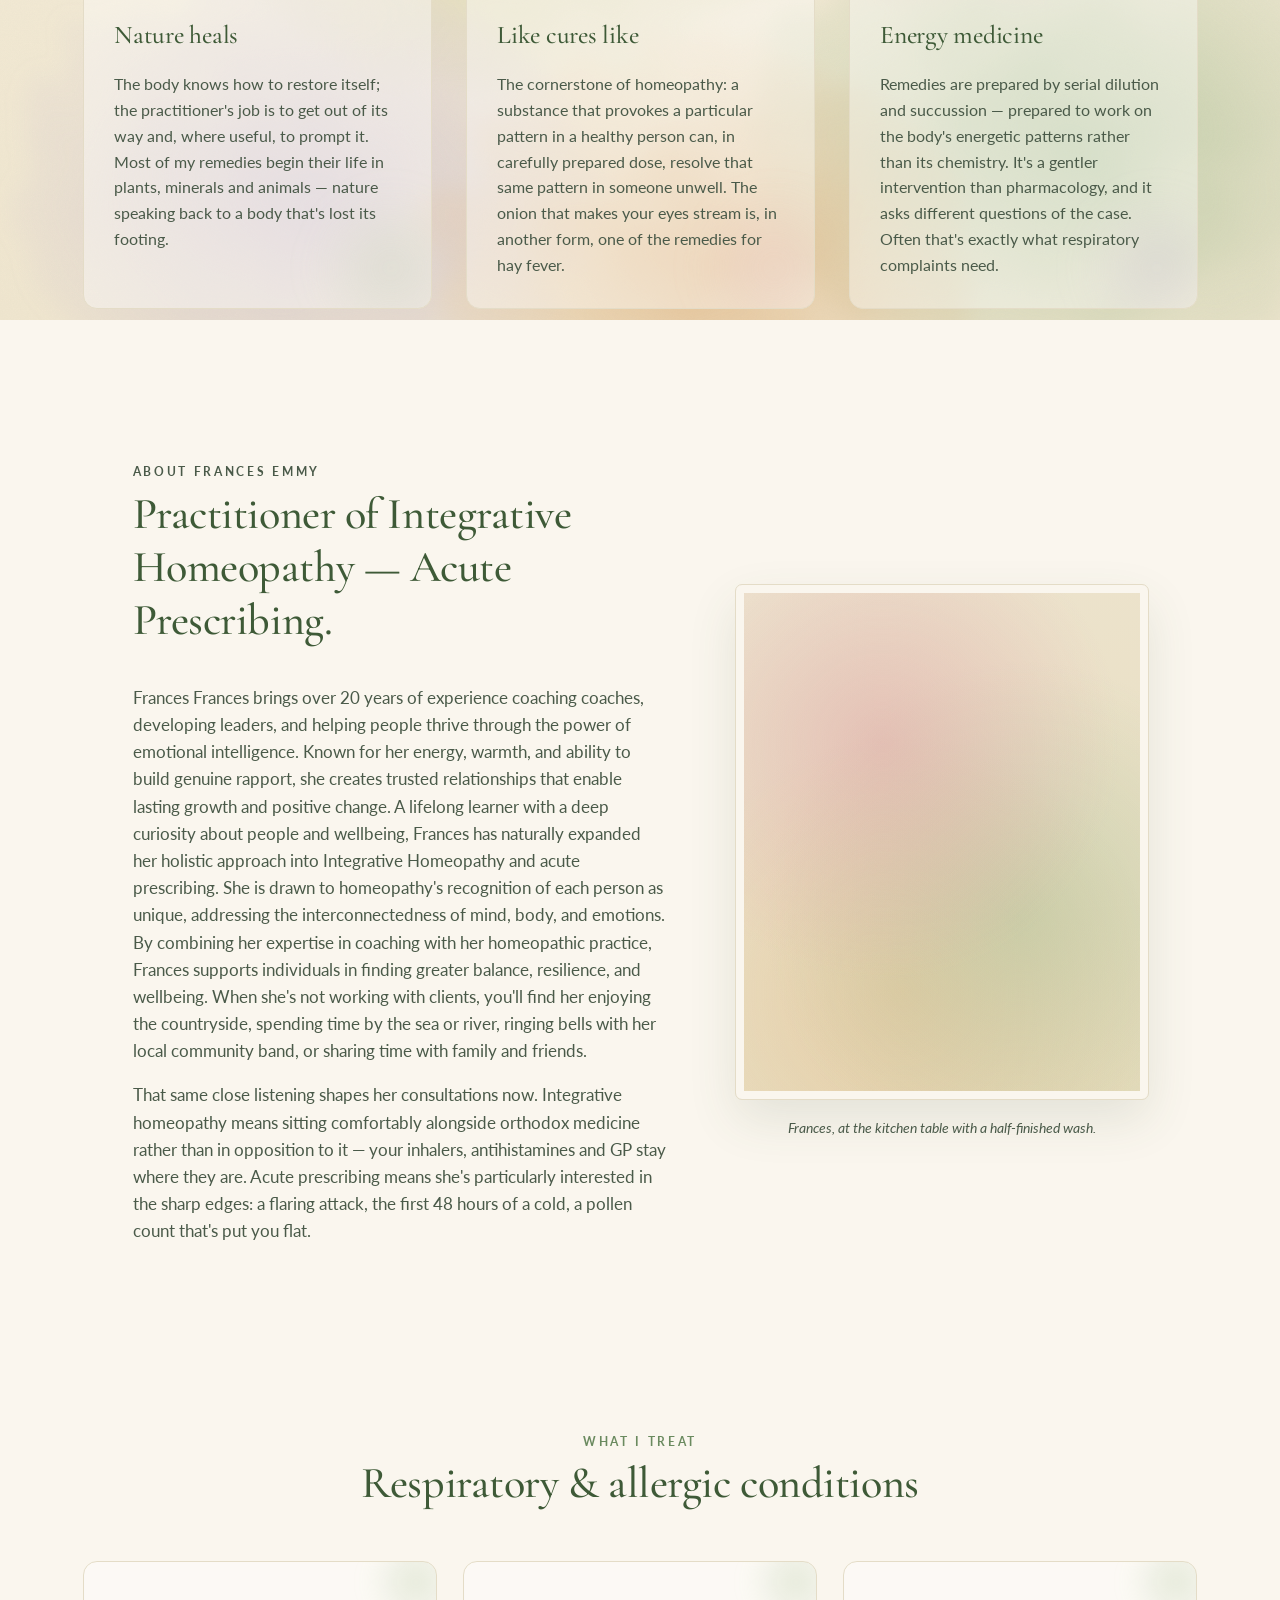
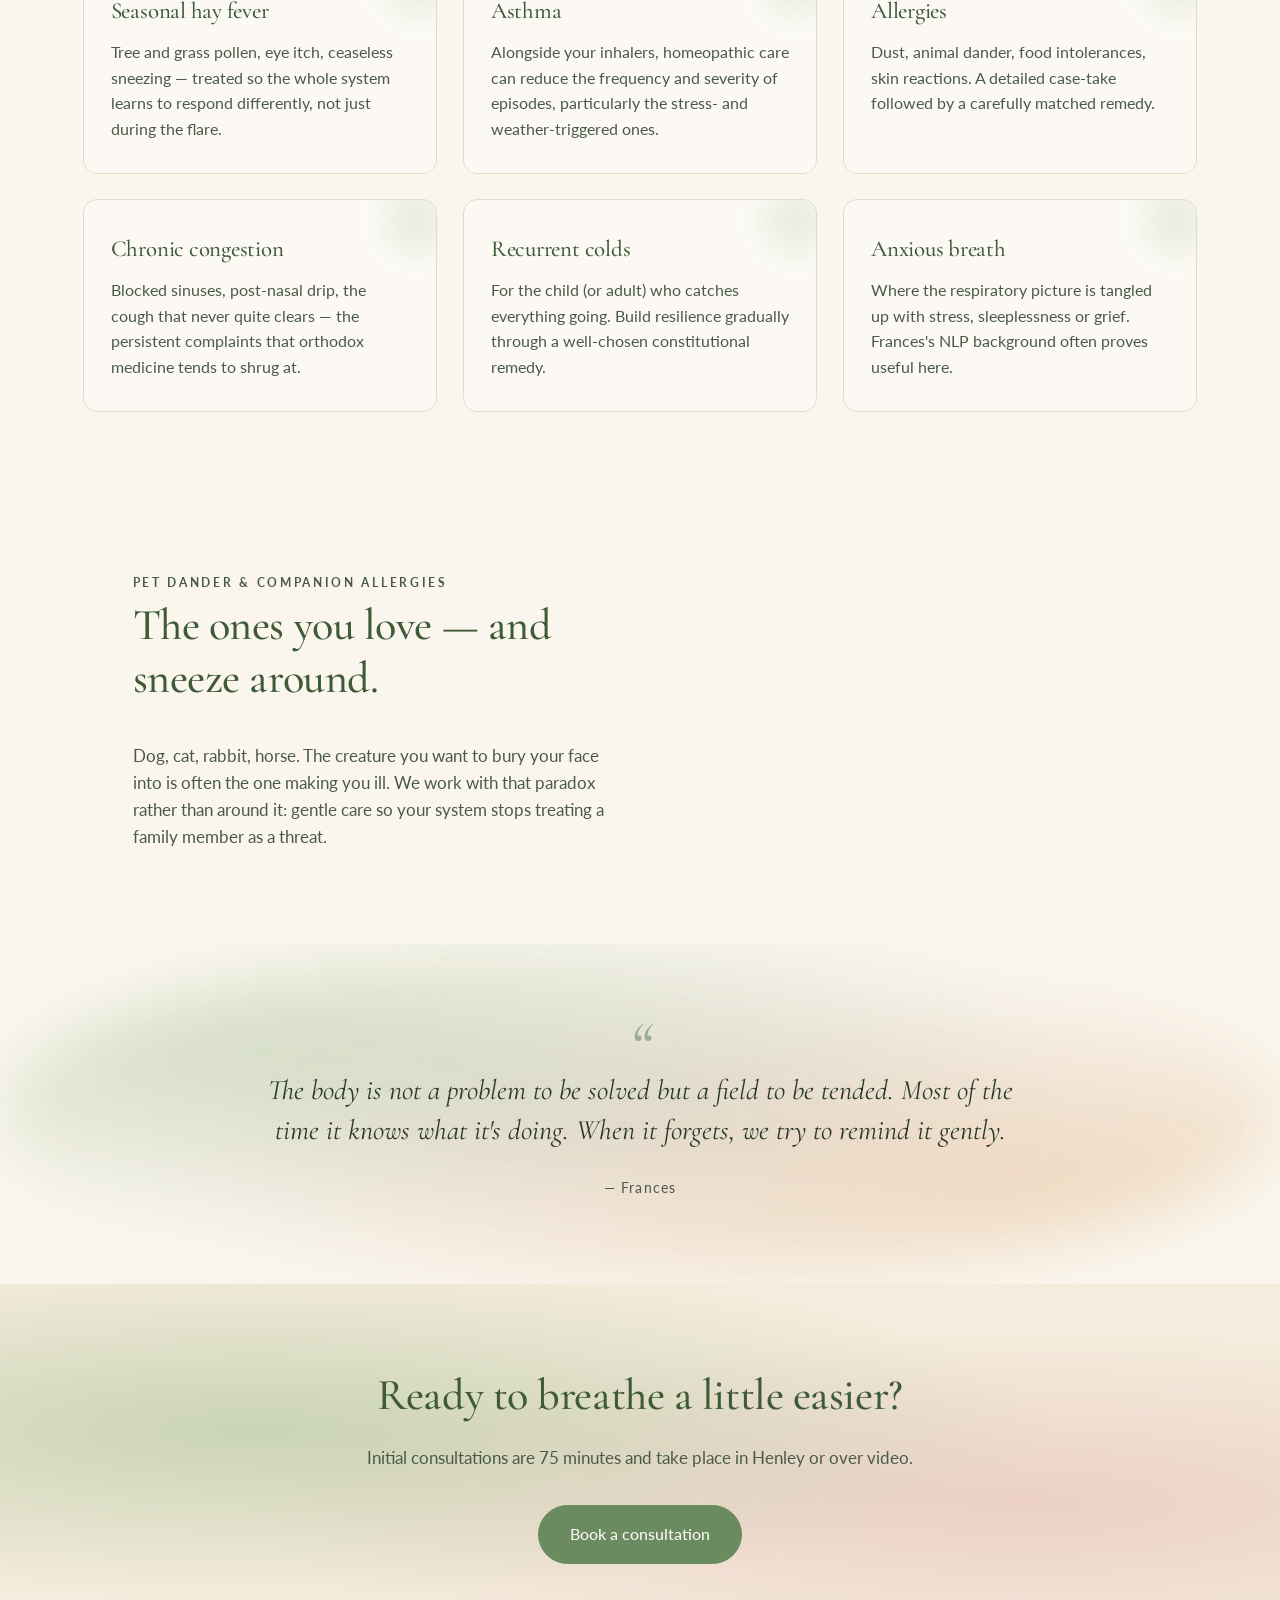
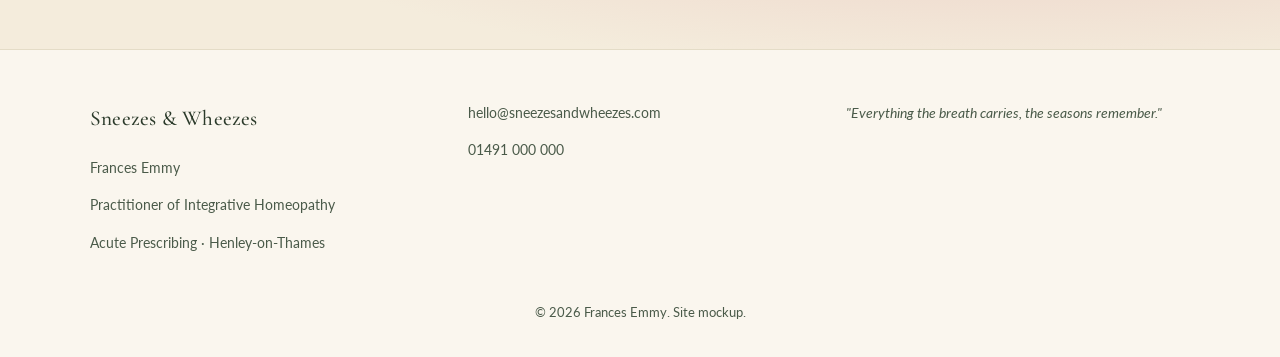
==== commit b78d3c9e: "Update index.html" ====
--- a/index.html
+++ b/index.html
@@ -145,7 +145,7 @@
       <p>Dog, cat, rabbit, horse. The creature you want to bury your face into is often the one making you ill. We work with that paradox rather than around it: gentle care so your system stops treating a family member as a threat.</p>
     </div>
     <div class="pets-illustration">
-      <img src="pets.svg" alt="Cat and dog silhouettes" />
+     
     </div>
   </div>
 </section>
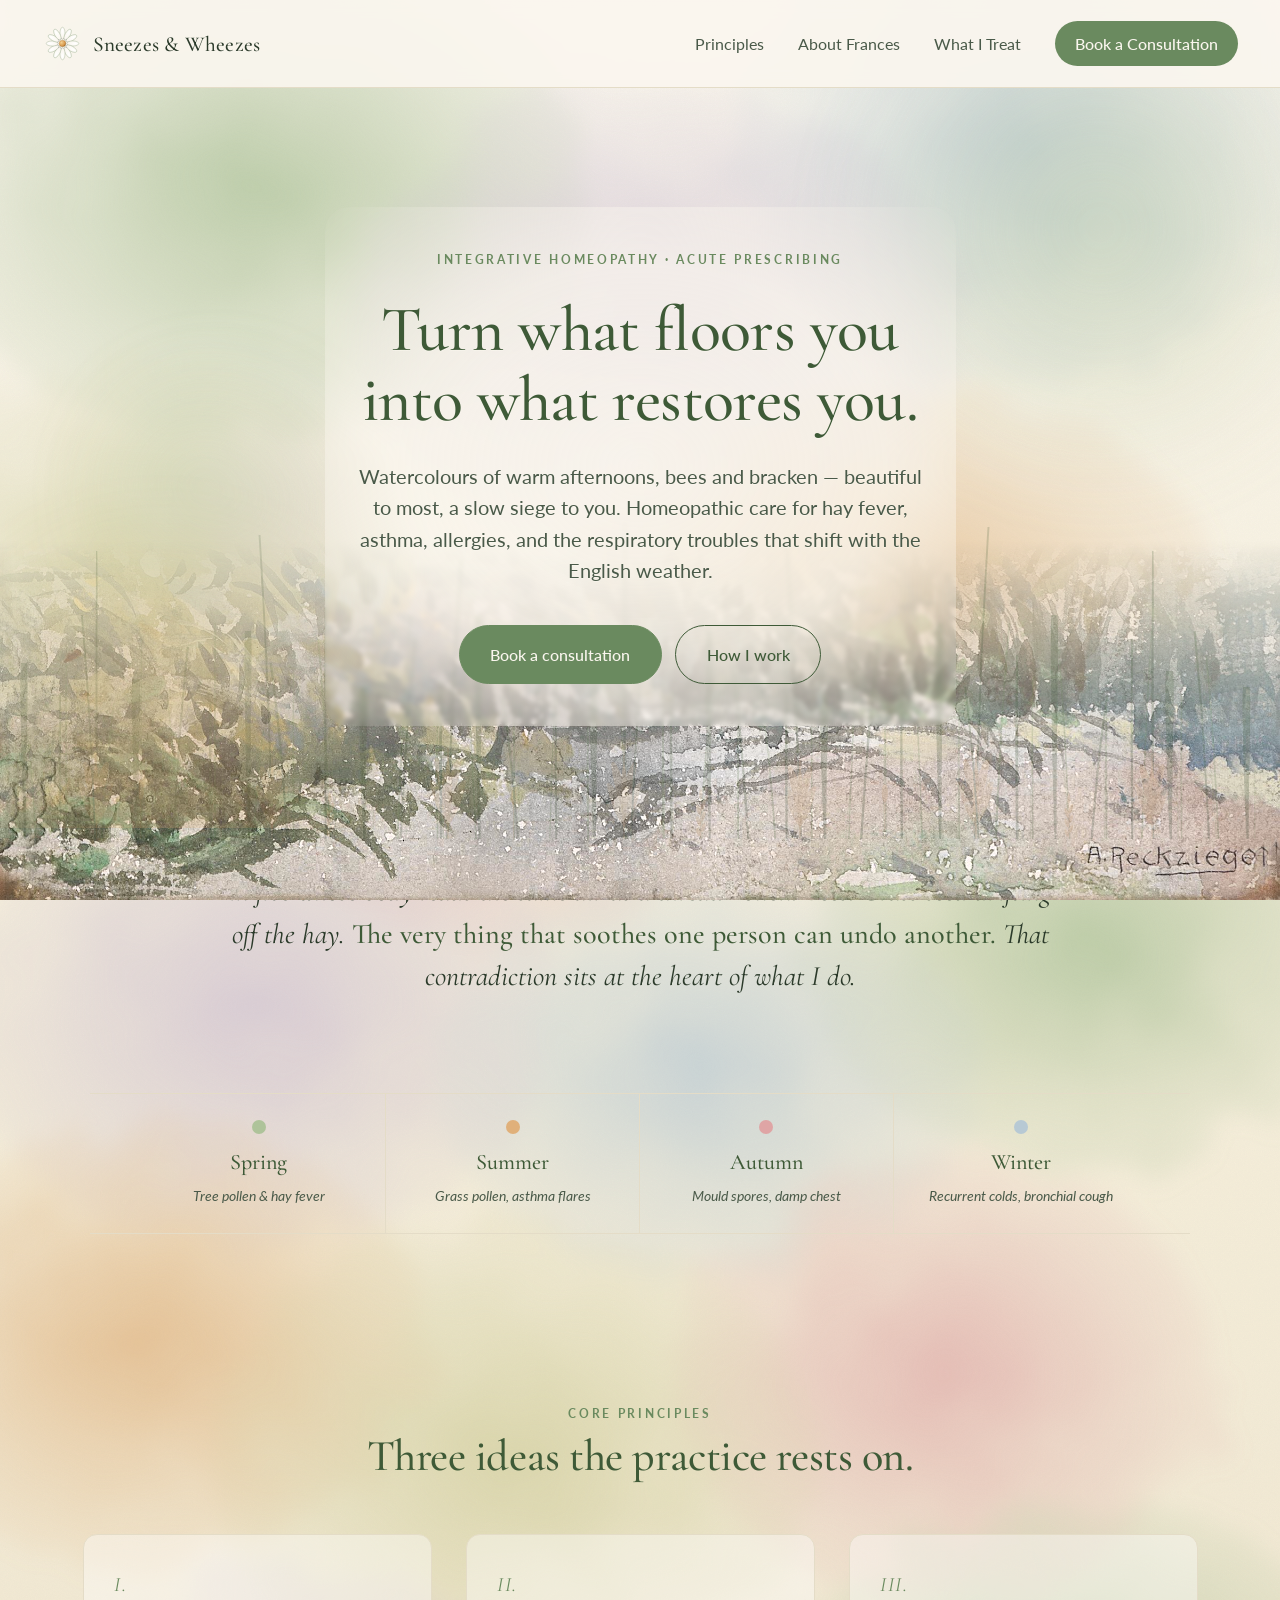
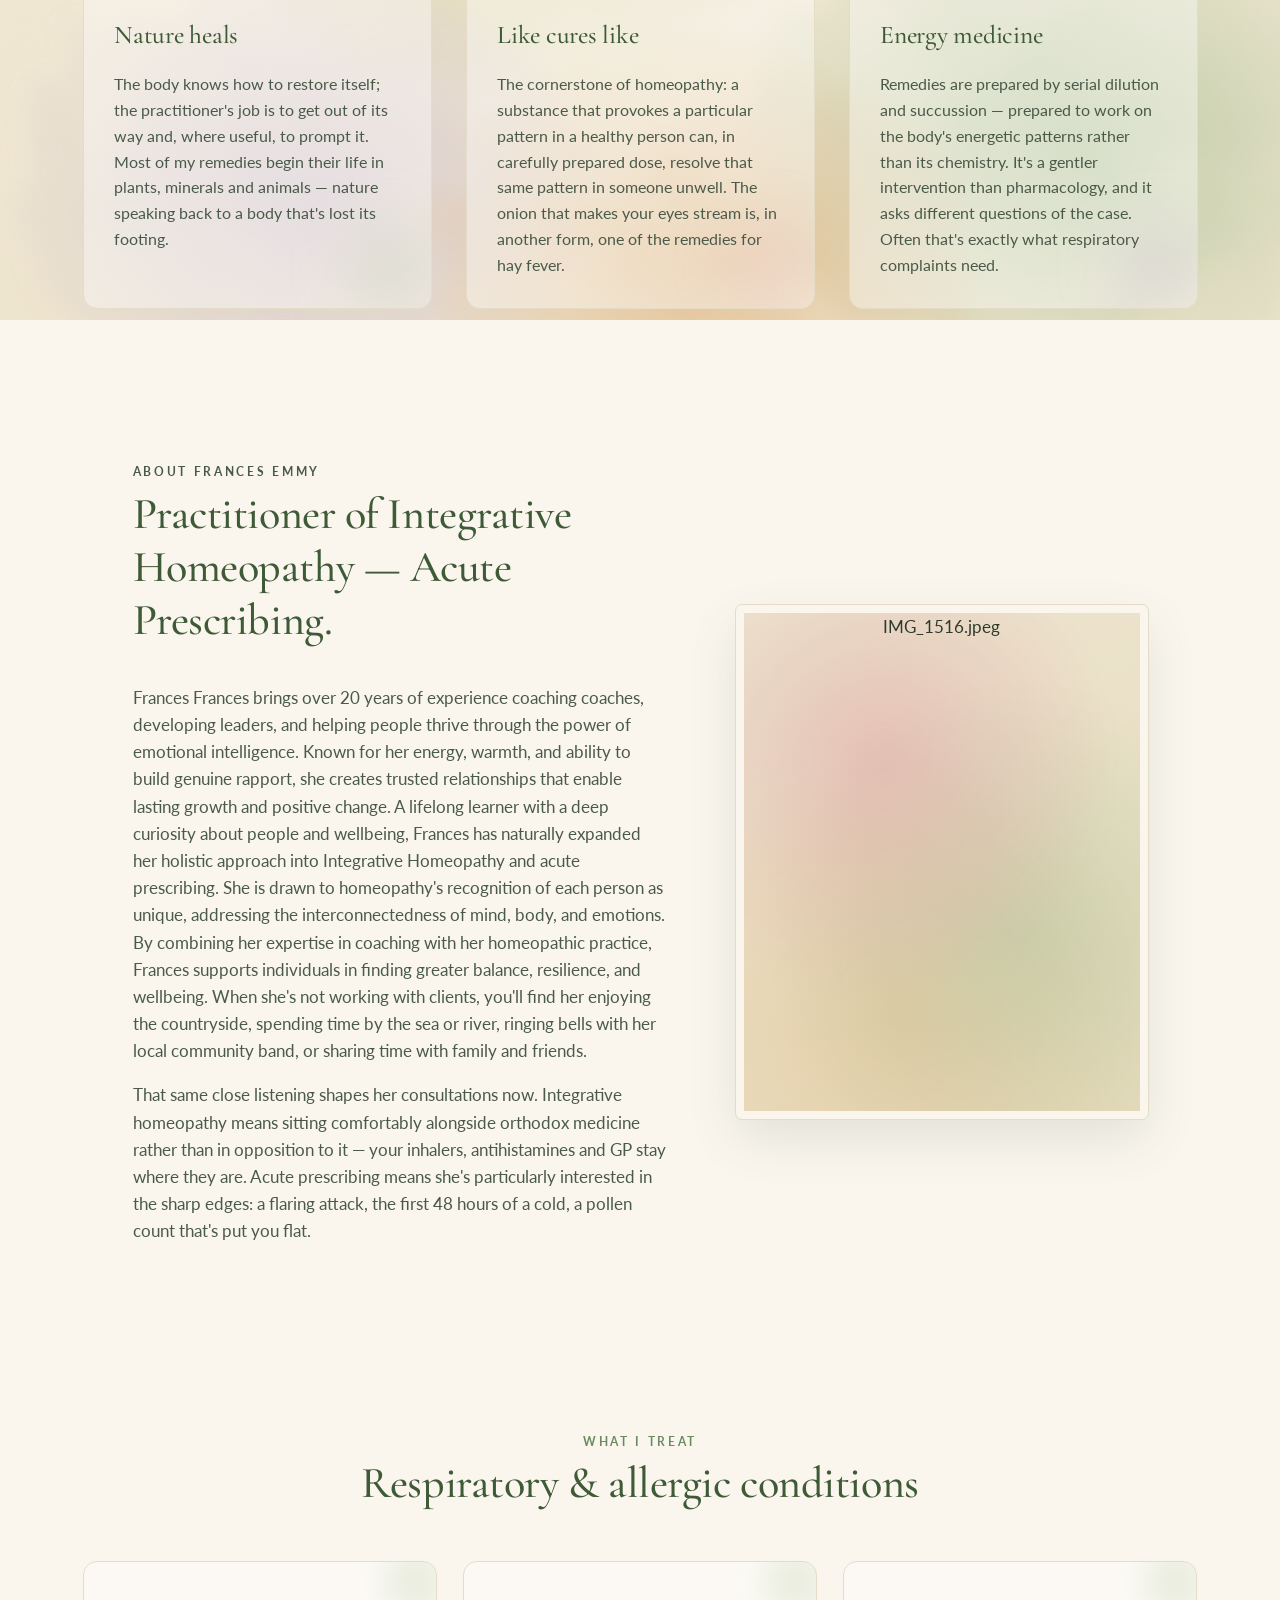
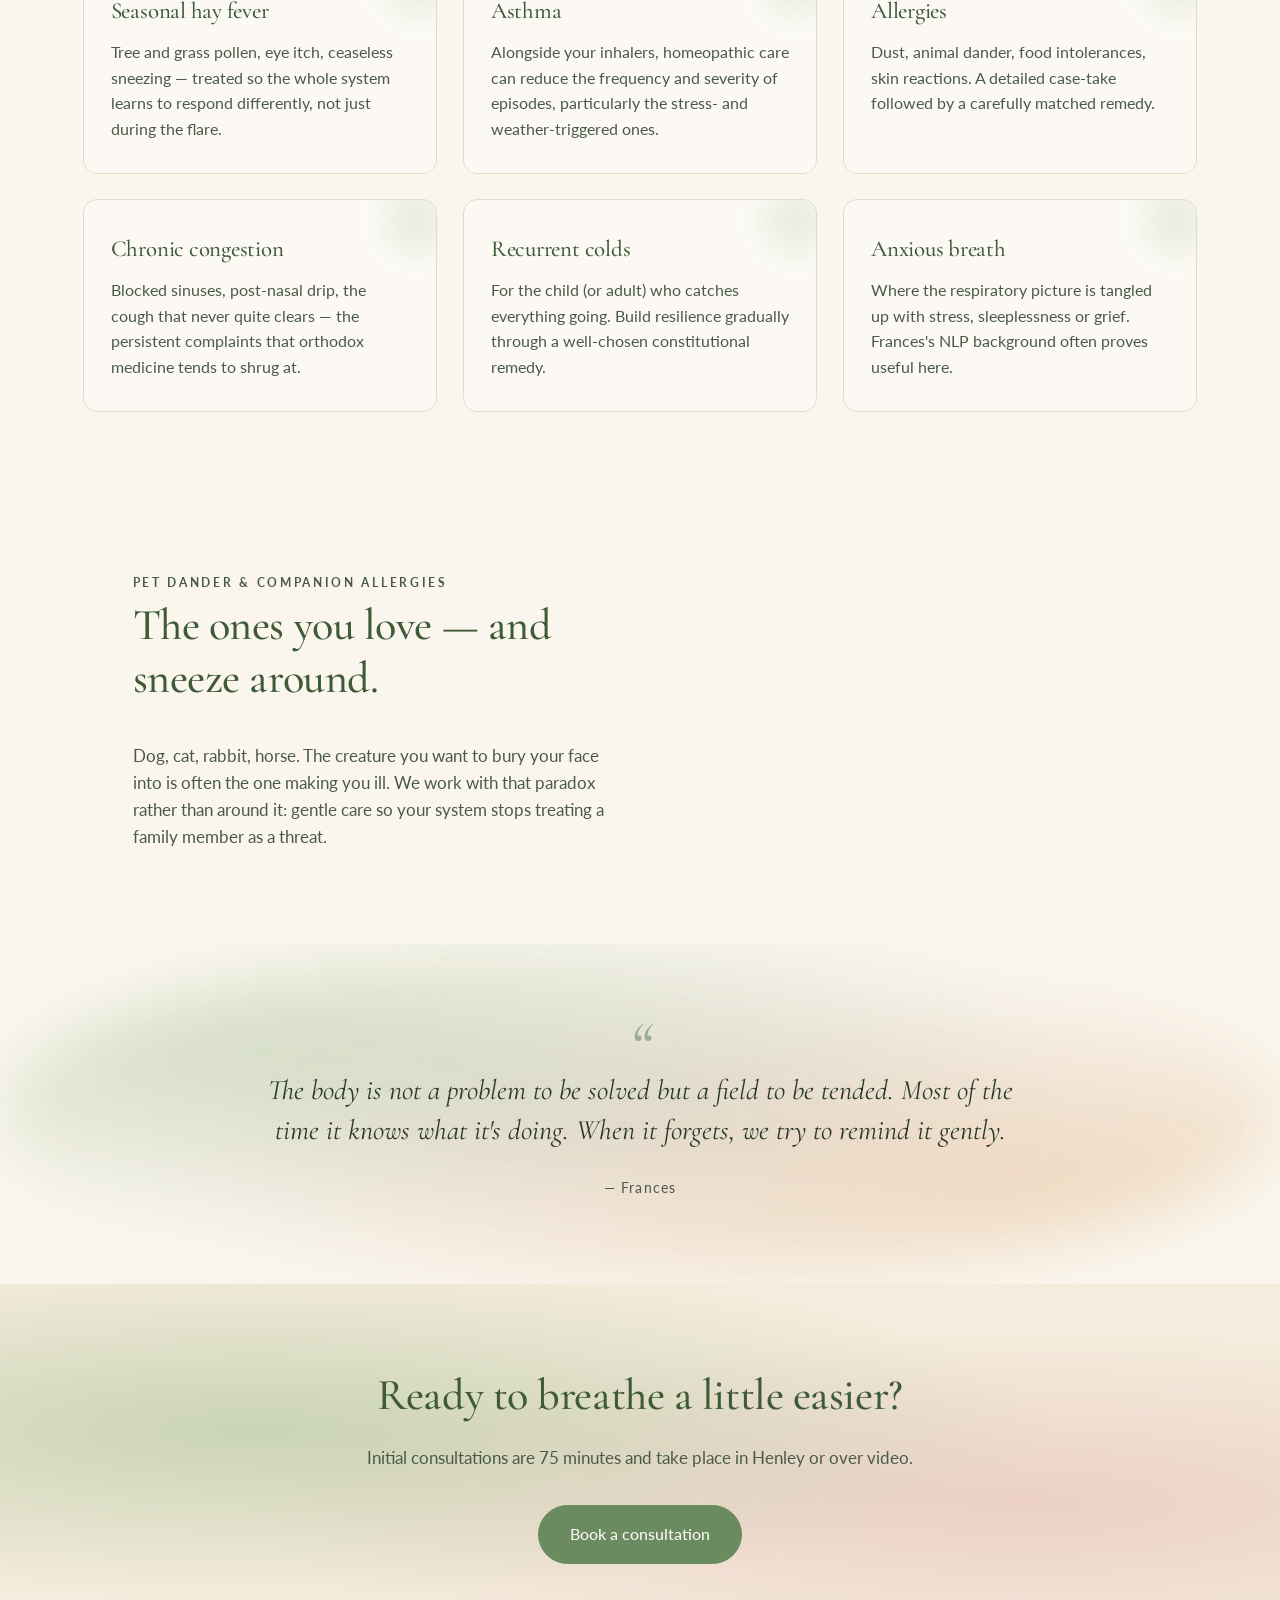
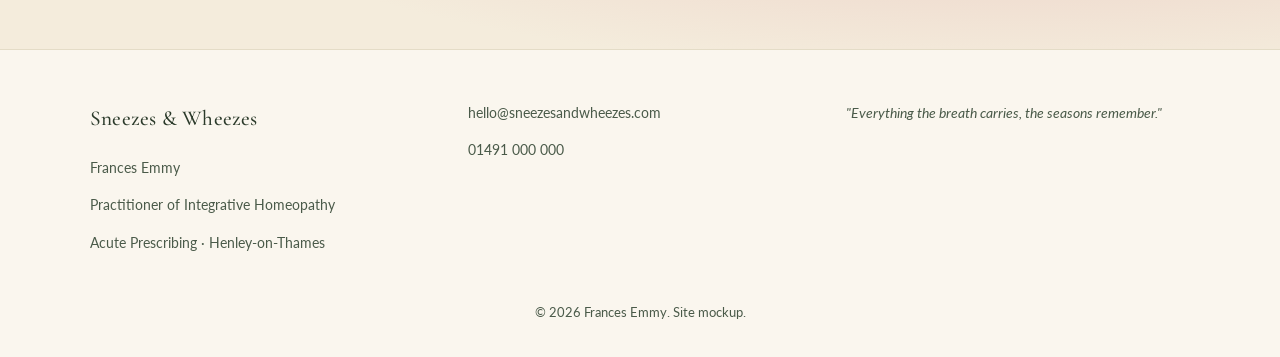
==== commit f22e1ef1: "Update index.html" ====
--- a/index.html
+++ b/index.html
@@ -100,9 +100,8 @@
       <p>That same close listening shapes her consultations now. Integrative homeopathy means sitting comfortably alongside orthodox medicine rather than in opposition to it — your inhalers, antihistamines and GP stay where they are. Acute prescribing means she's particularly interested in the sharp edges: a flaring attack, the first 48 hours of a cold, a pollen count that's put you flat.</p>
       <p>    </div>
     <div class="about-portrait">
-      <div class="portrait-frame"></div>
-      <figcaption>Frances, at the kitchen table with a half-finished wash.</figcaption>
-    </div>
+      <div class="portrait-frame">IMG_1516.jpeg</div>
+          </div>
   </div>
 </section>
 
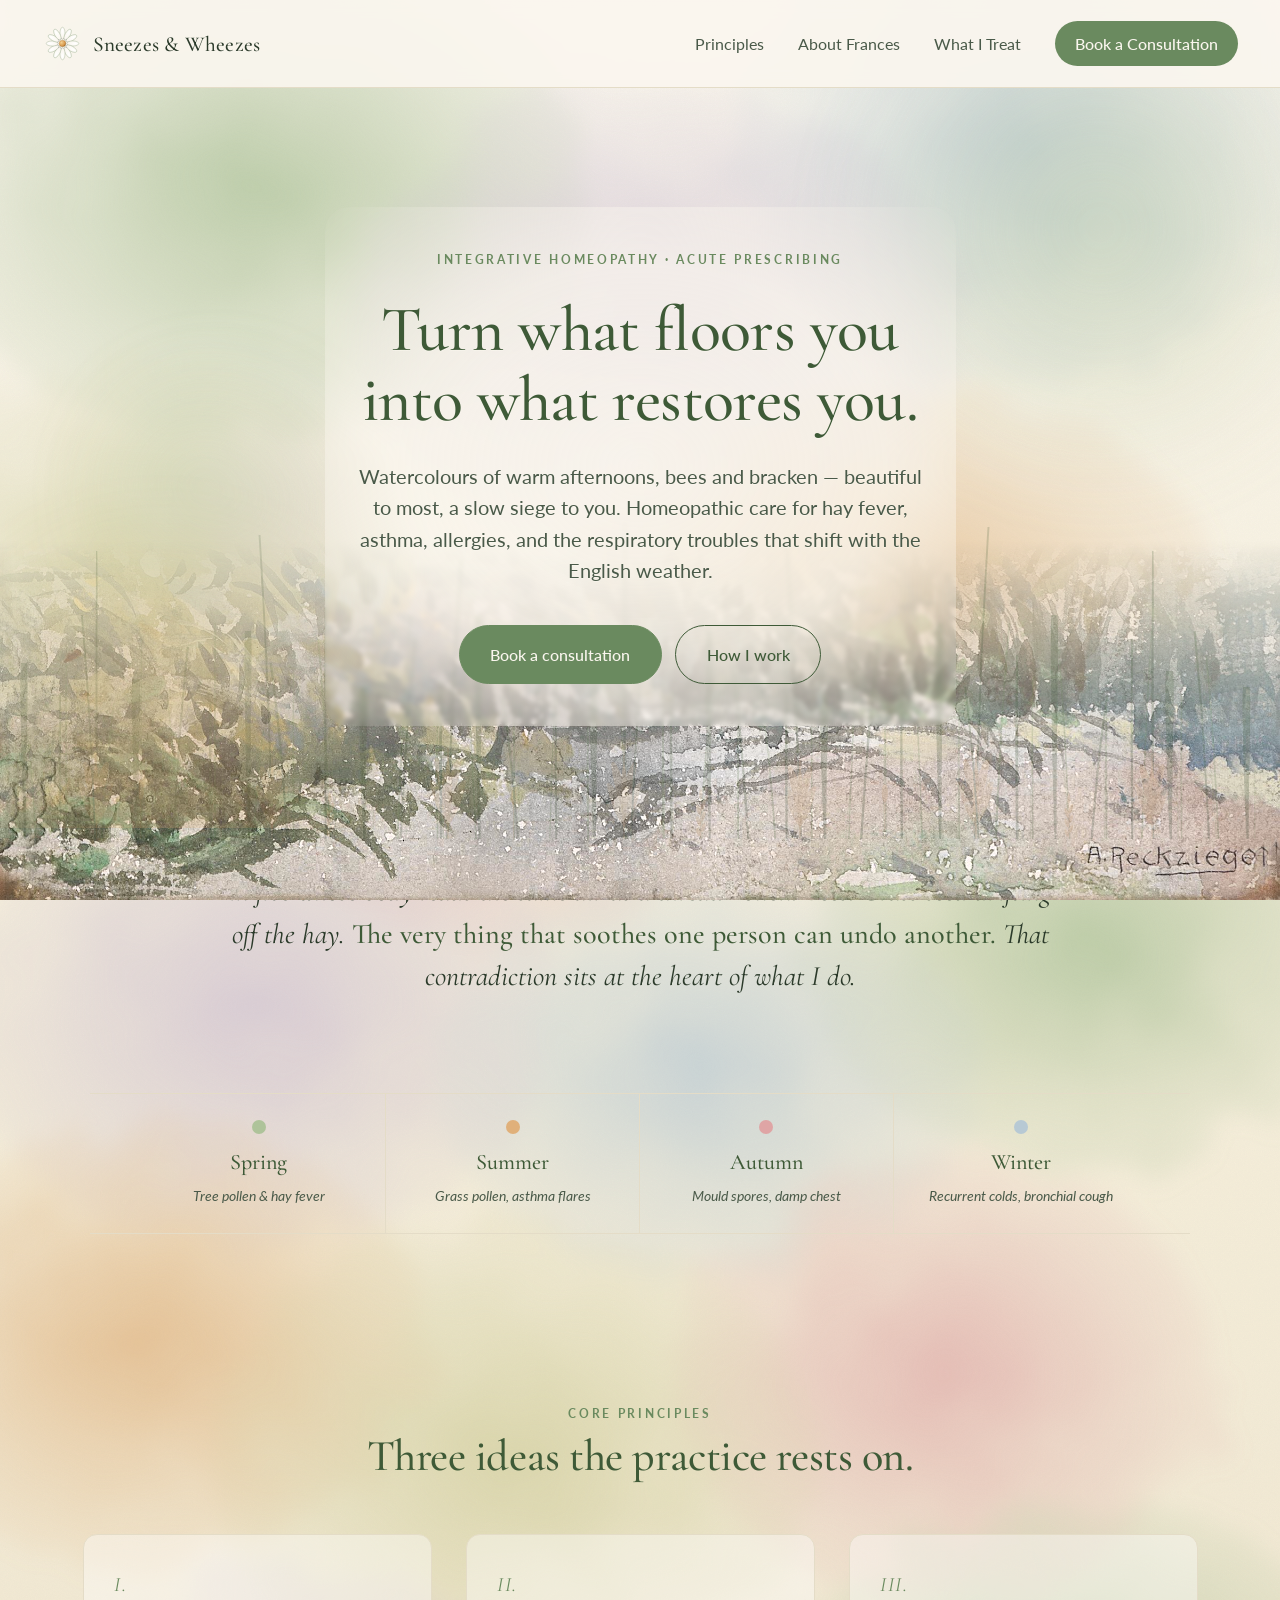
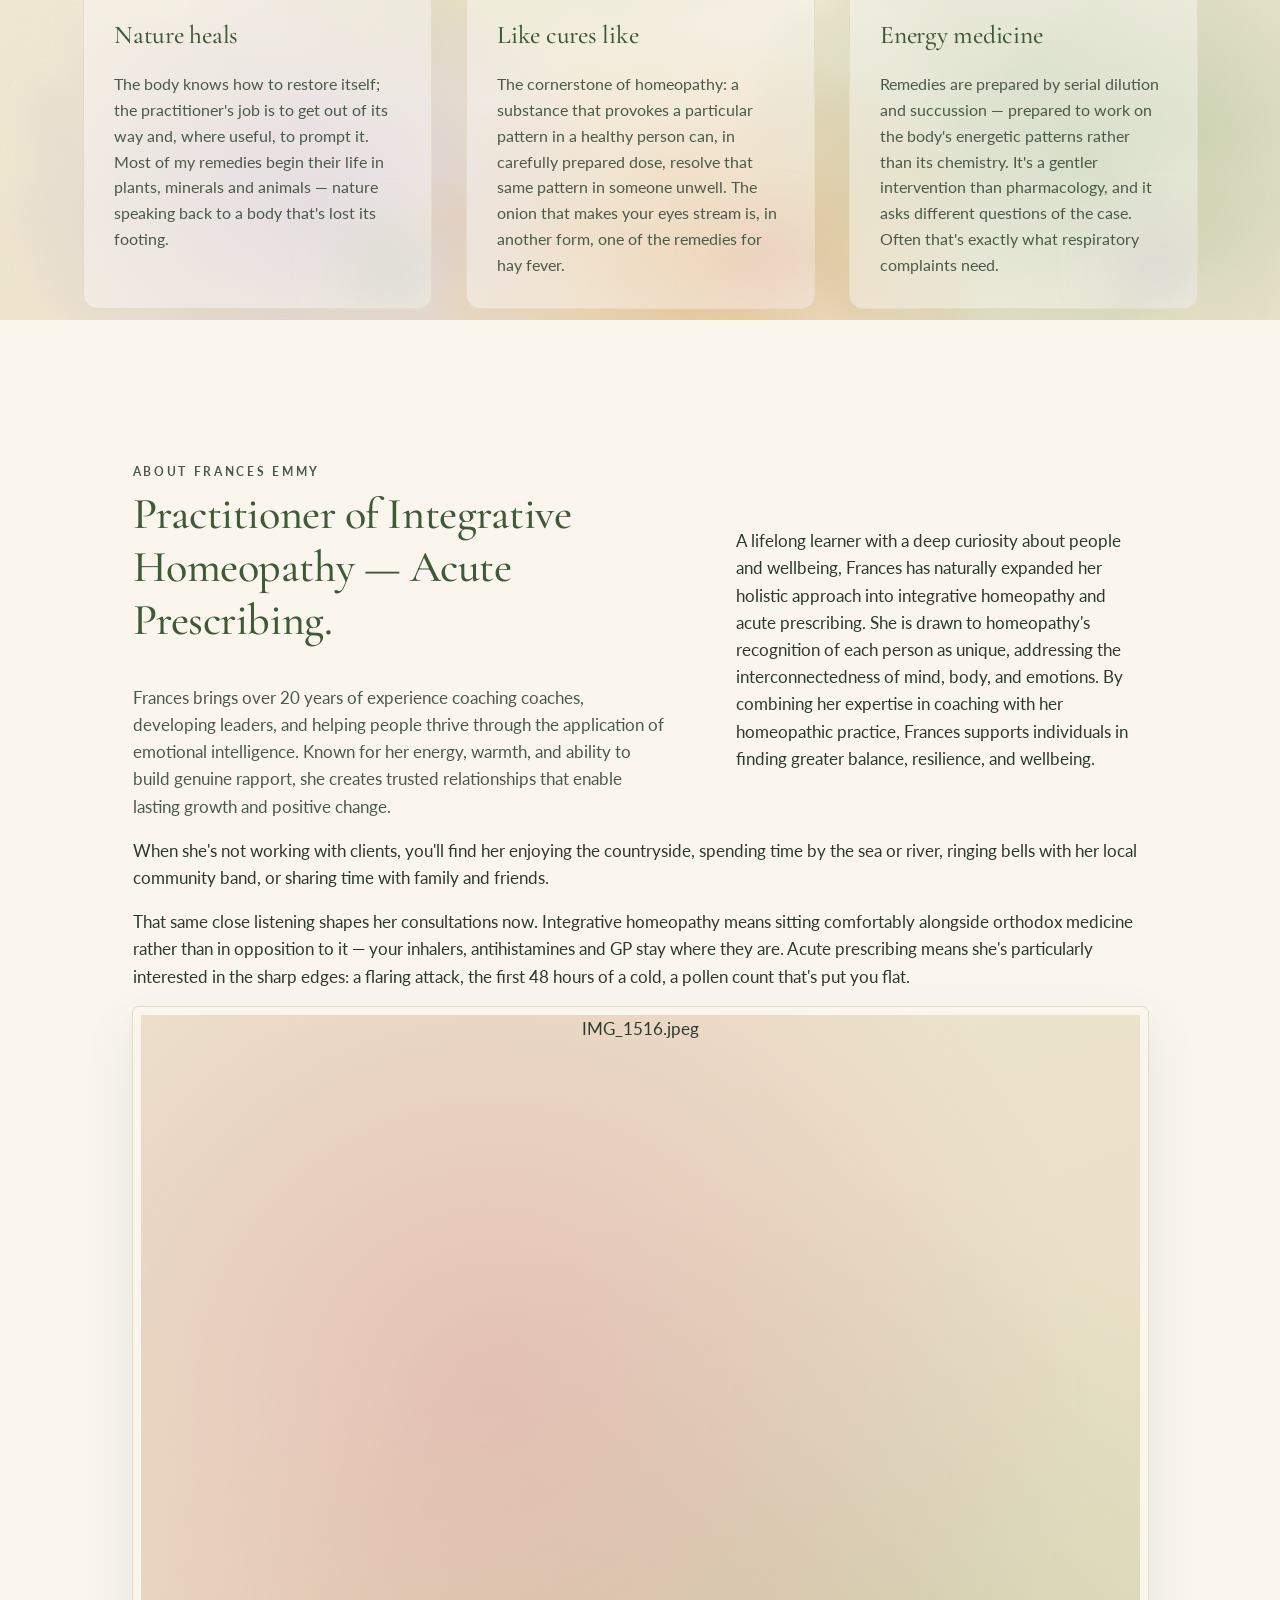
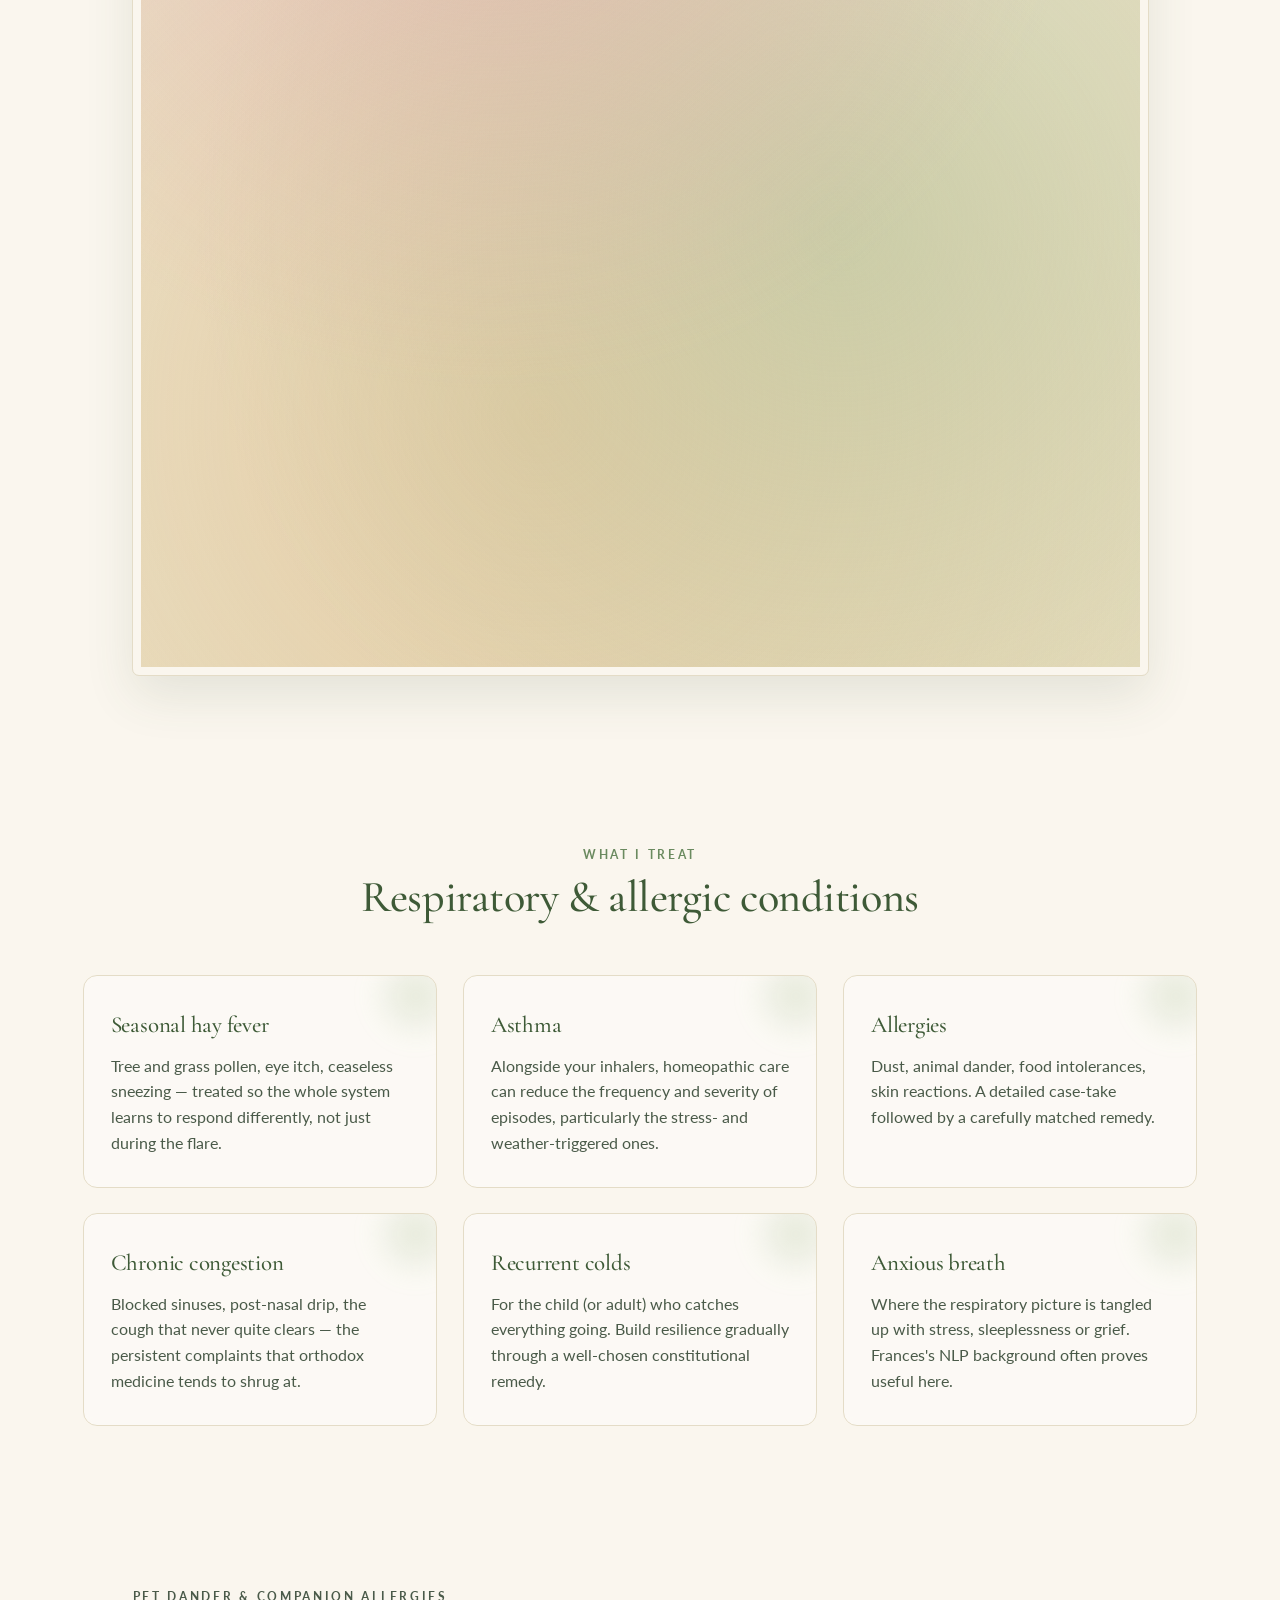
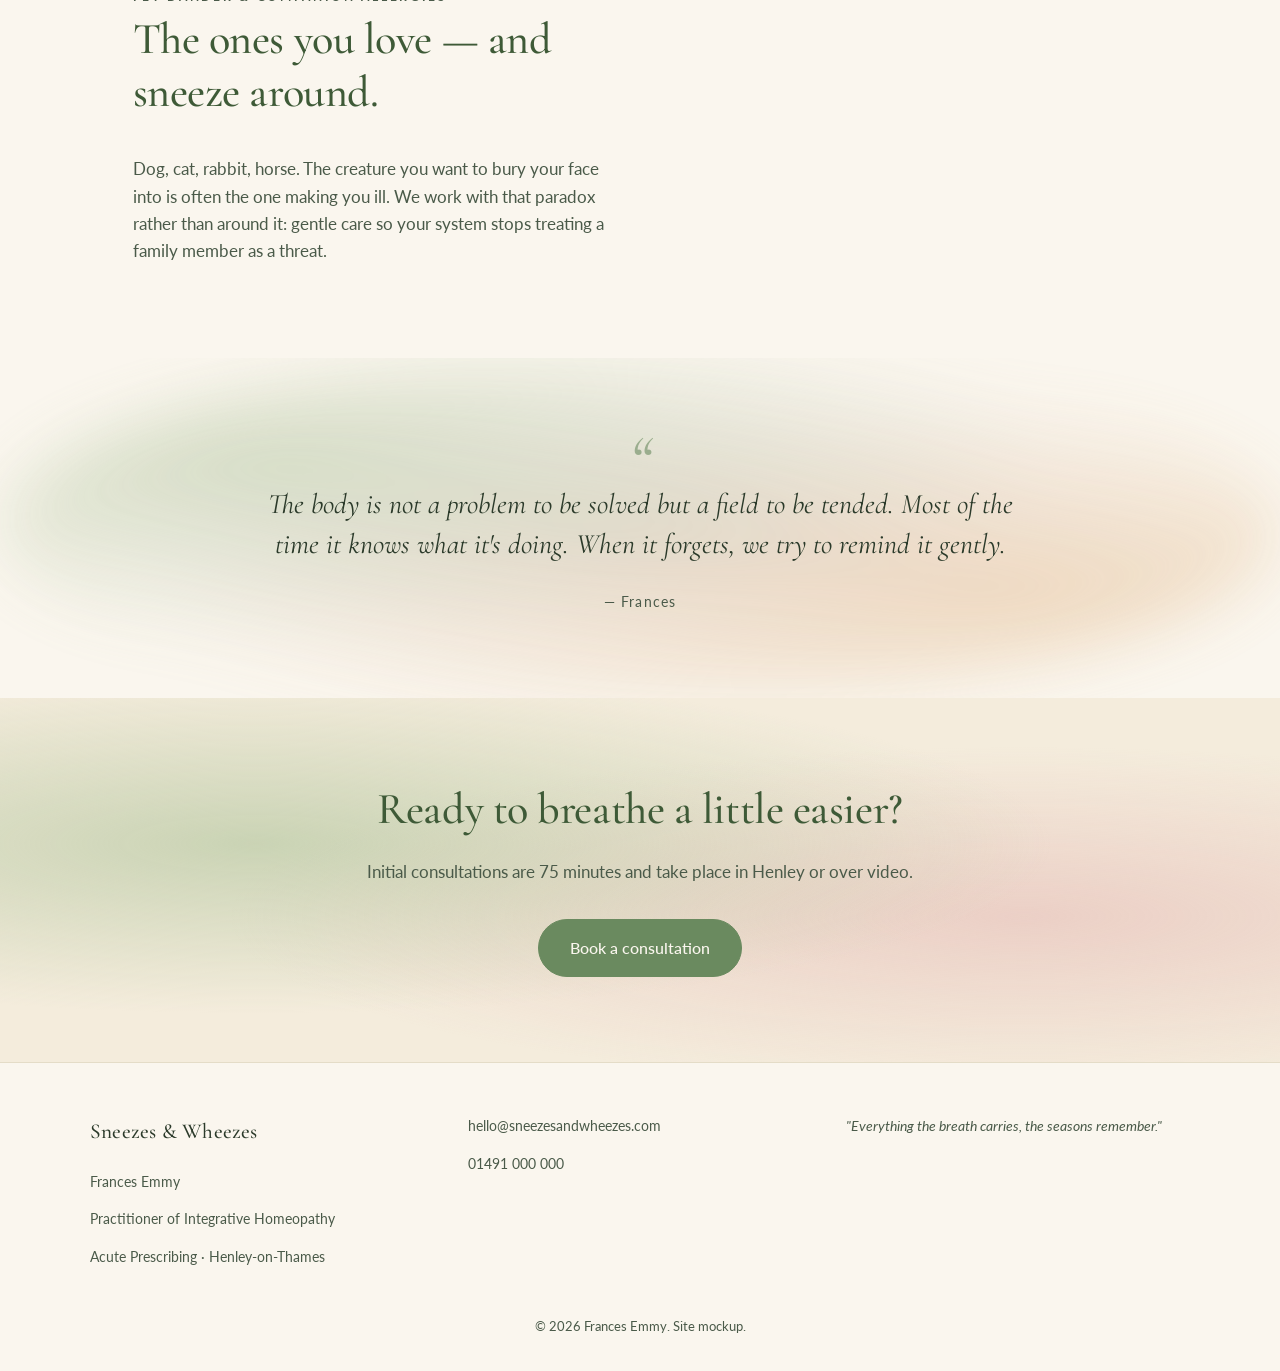
==== commit 3776fc71: "Update index.html" ====
--- a/index.html
+++ b/index.html
@@ -92,10 +92,10 @@
   <div class="about-grid">
     <div class="about-copy">
       <p class="eyebrow">About Frances Emmy</p> <h2>Practitioner of Integrative Homeopathy — Acute Prescribing.</h2>
-      <p>Frances  Frances brings over 20 years of experience coaching coaches, developing leaders, and helping people thrive through the power of emotional intelligence. Known for her energy, warmth, and ability to build genuine rapport, she creates trusted relationships that enable lasting growth and positive change.
-
-A lifelong learner with a deep curiosity about people and wellbeing, Frances has naturally expanded her holistic approach into Integrative Homeopathy and acute prescribing. She is drawn to homeopathy's recognition of each person as unique, addressing the interconnectedness of mind, body, and emotions. By combining her expertise in coaching with her homeopathic practice, Frances supports individuals in finding greater balance, resilience, and wellbeing.
-
+      <p>Frances brings over 20 years of experience coaching coaches, developing leaders, and helping people thrive through the application of emotional intelligence. Known for her energy, warmth, and ability to build genuine rapport, she creates trusted relationships that enable lasting growth and positive change.
+</div>
+A lifelong learner with a deep curiosity about people and wellbeing, Frances has naturally expanded her holistic approach into integrative homeopathy and acute prescribing. She is drawn to homeopathy's recognition of each person as unique, addressing the interconnectedness of mind, body, and emotions. By combining her expertise in coaching with her homeopathic practice, Frances supports individuals in finding greater balance, resilience, and wellbeing.
+</div>
 When she's not working with clients, you'll find her enjoying the countryside, spending time by the sea or river, ringing bells with her local community band, or sharing time with family and friends. </p>
       <p>That same close listening shapes her consultations now. Integrative homeopathy means sitting comfortably alongside orthodox medicine rather than in opposition to it — your inhalers, antihistamines and GP stay where they are. Acute prescribing means she's particularly interested in the sharp edges: a flaring attack, the first 48 hours of a cold, a pollen count that's put you flat.</p>
       <p>    </div>
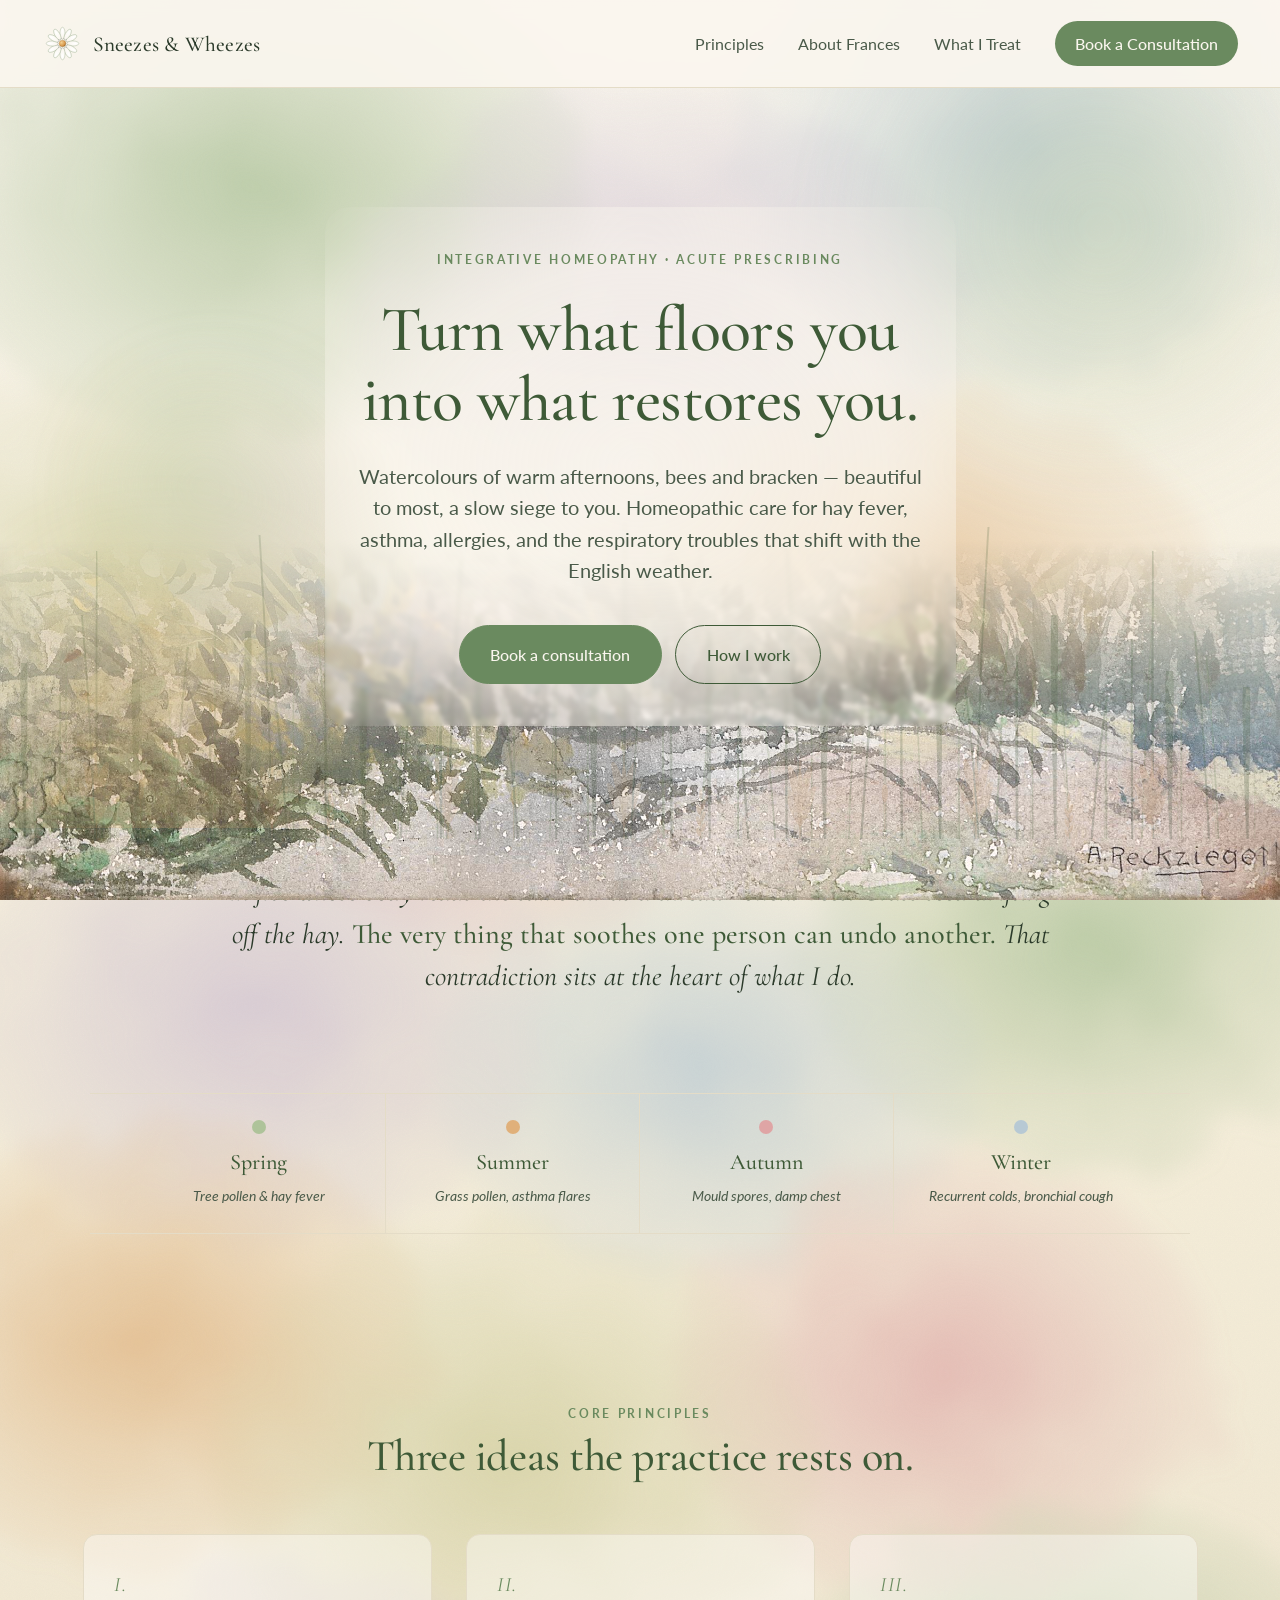
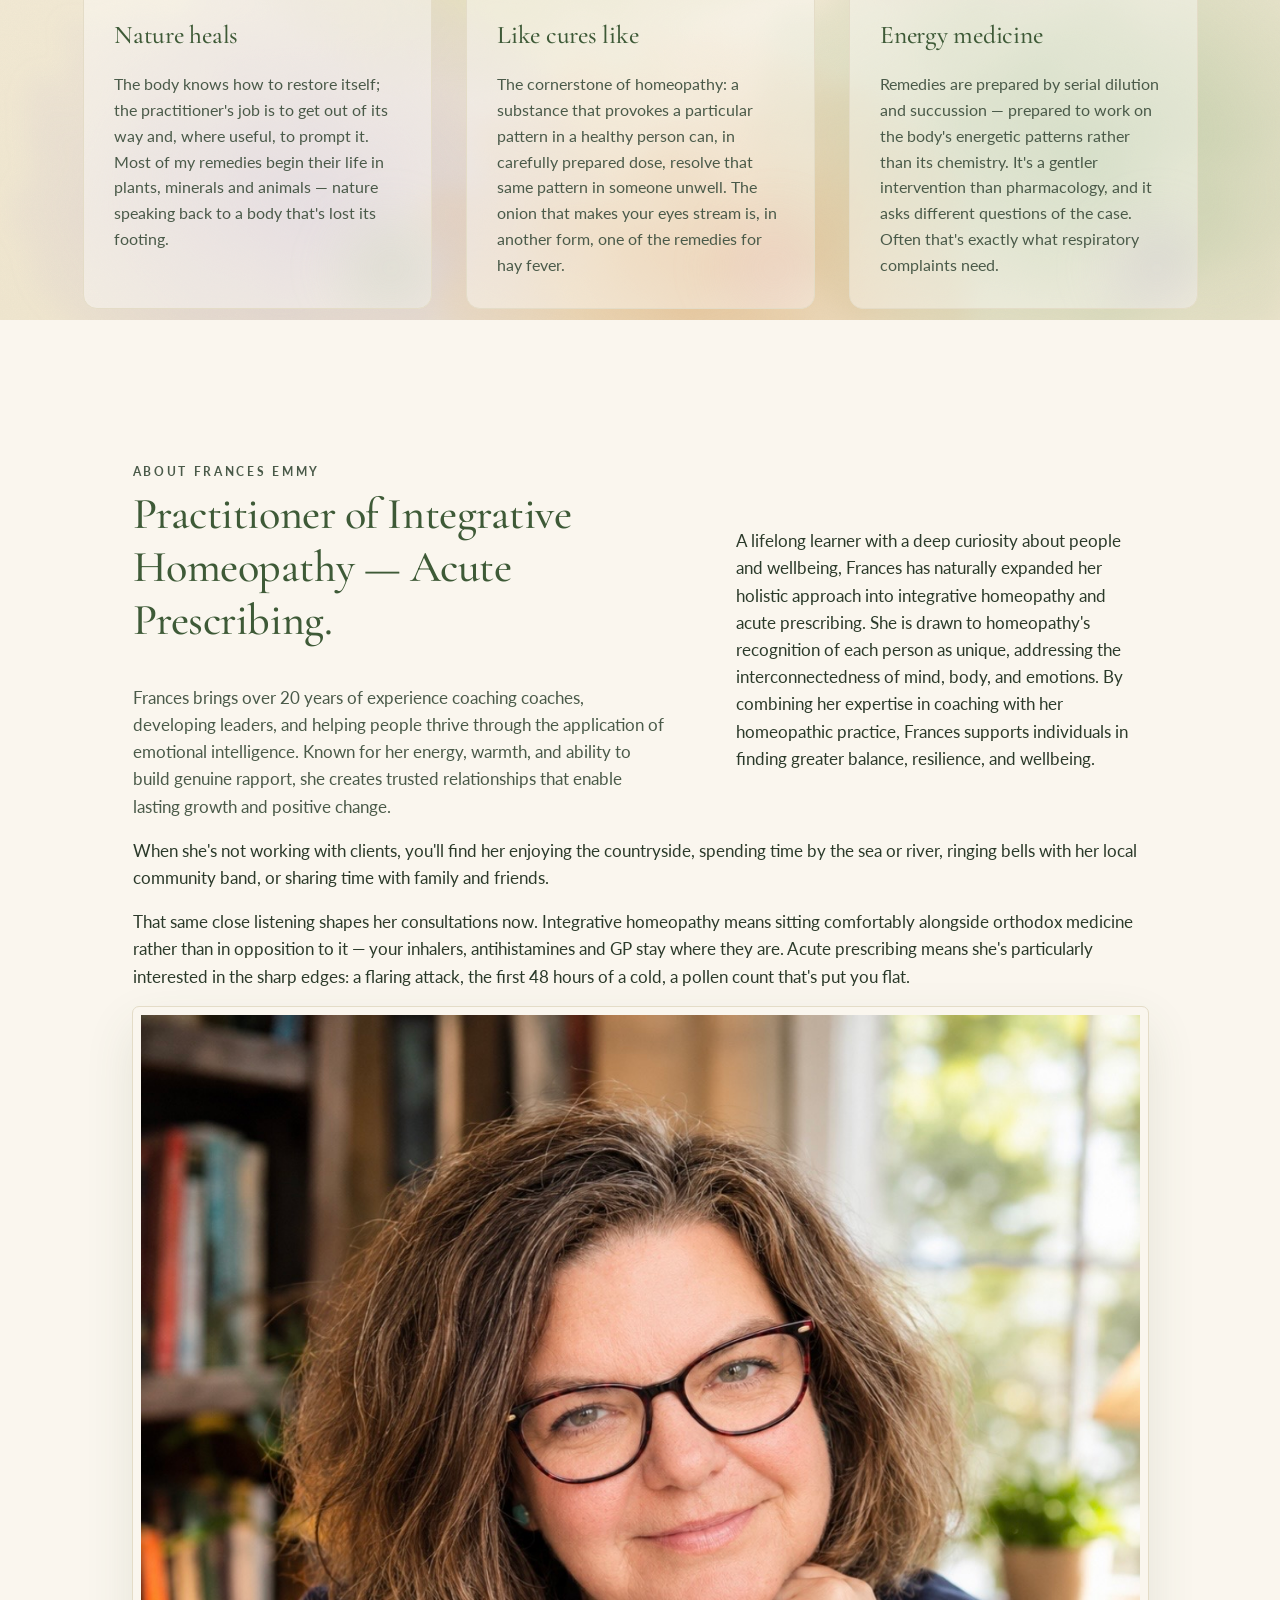
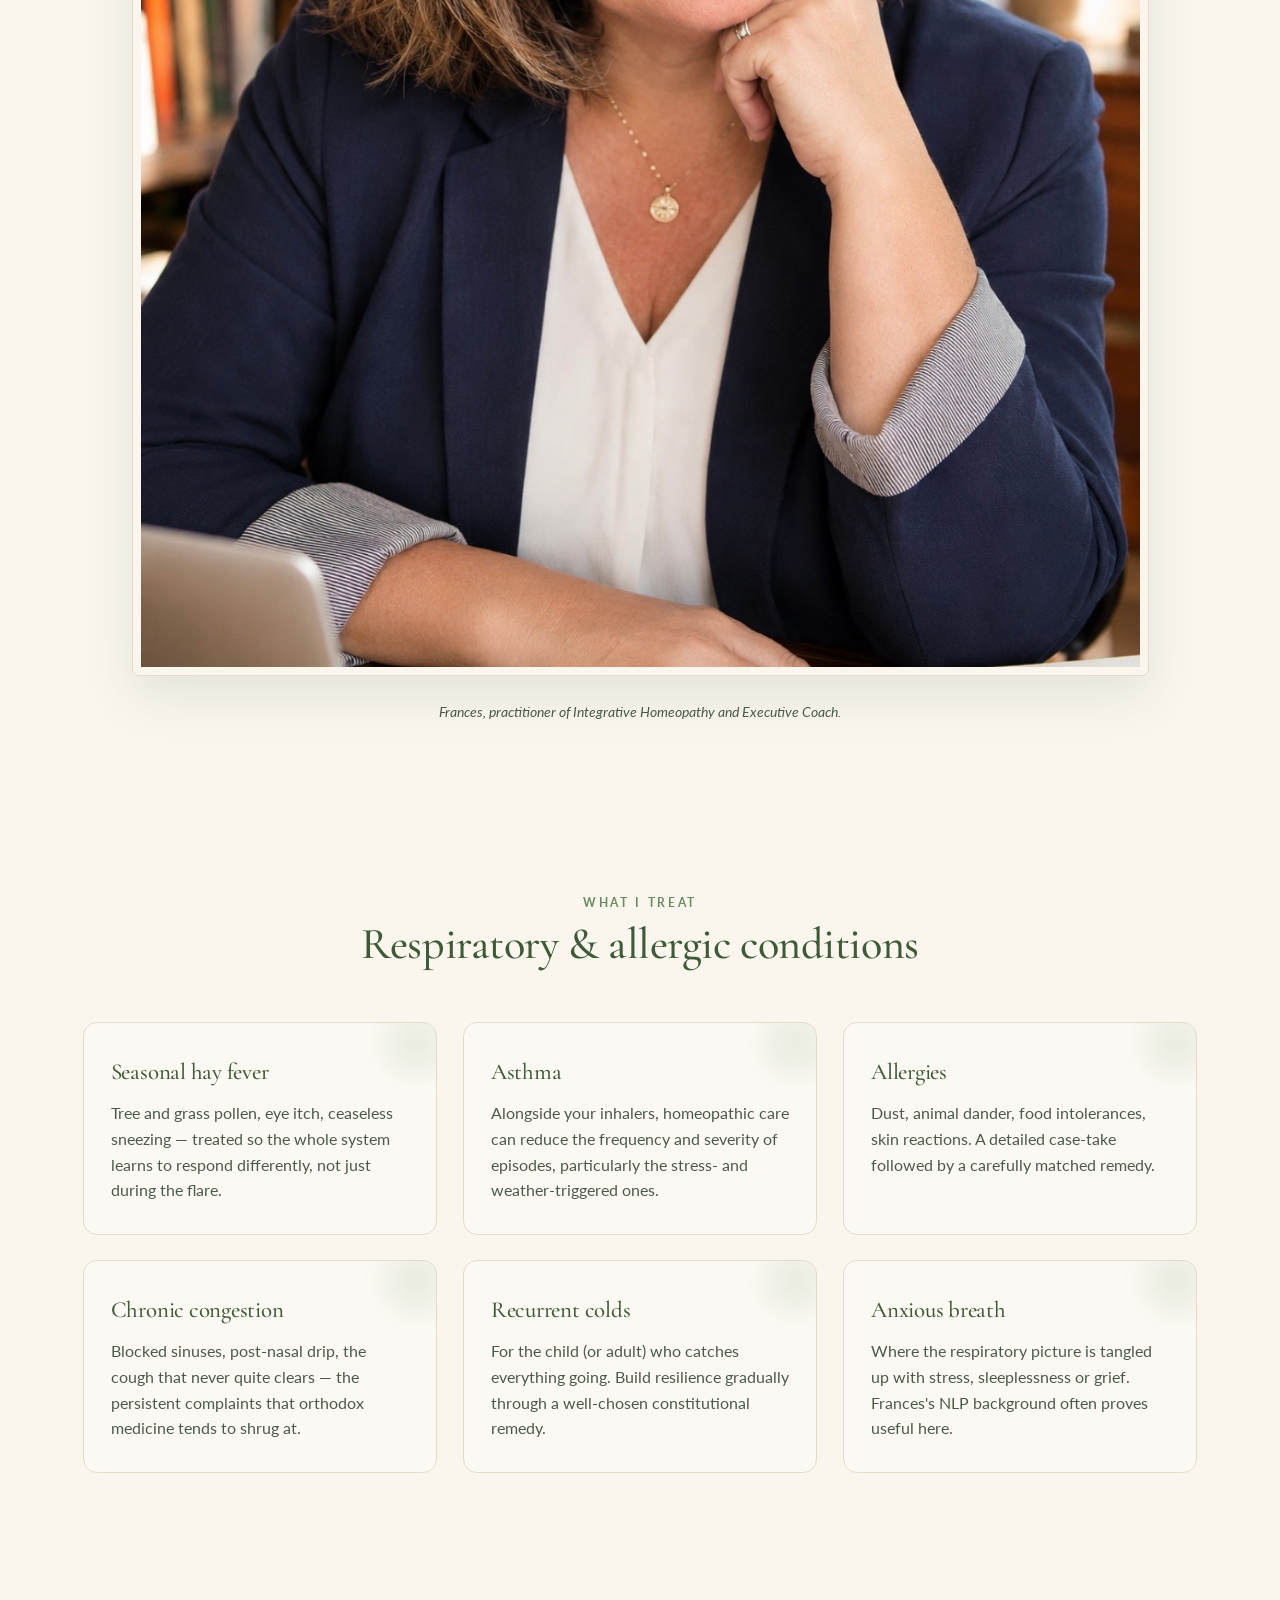
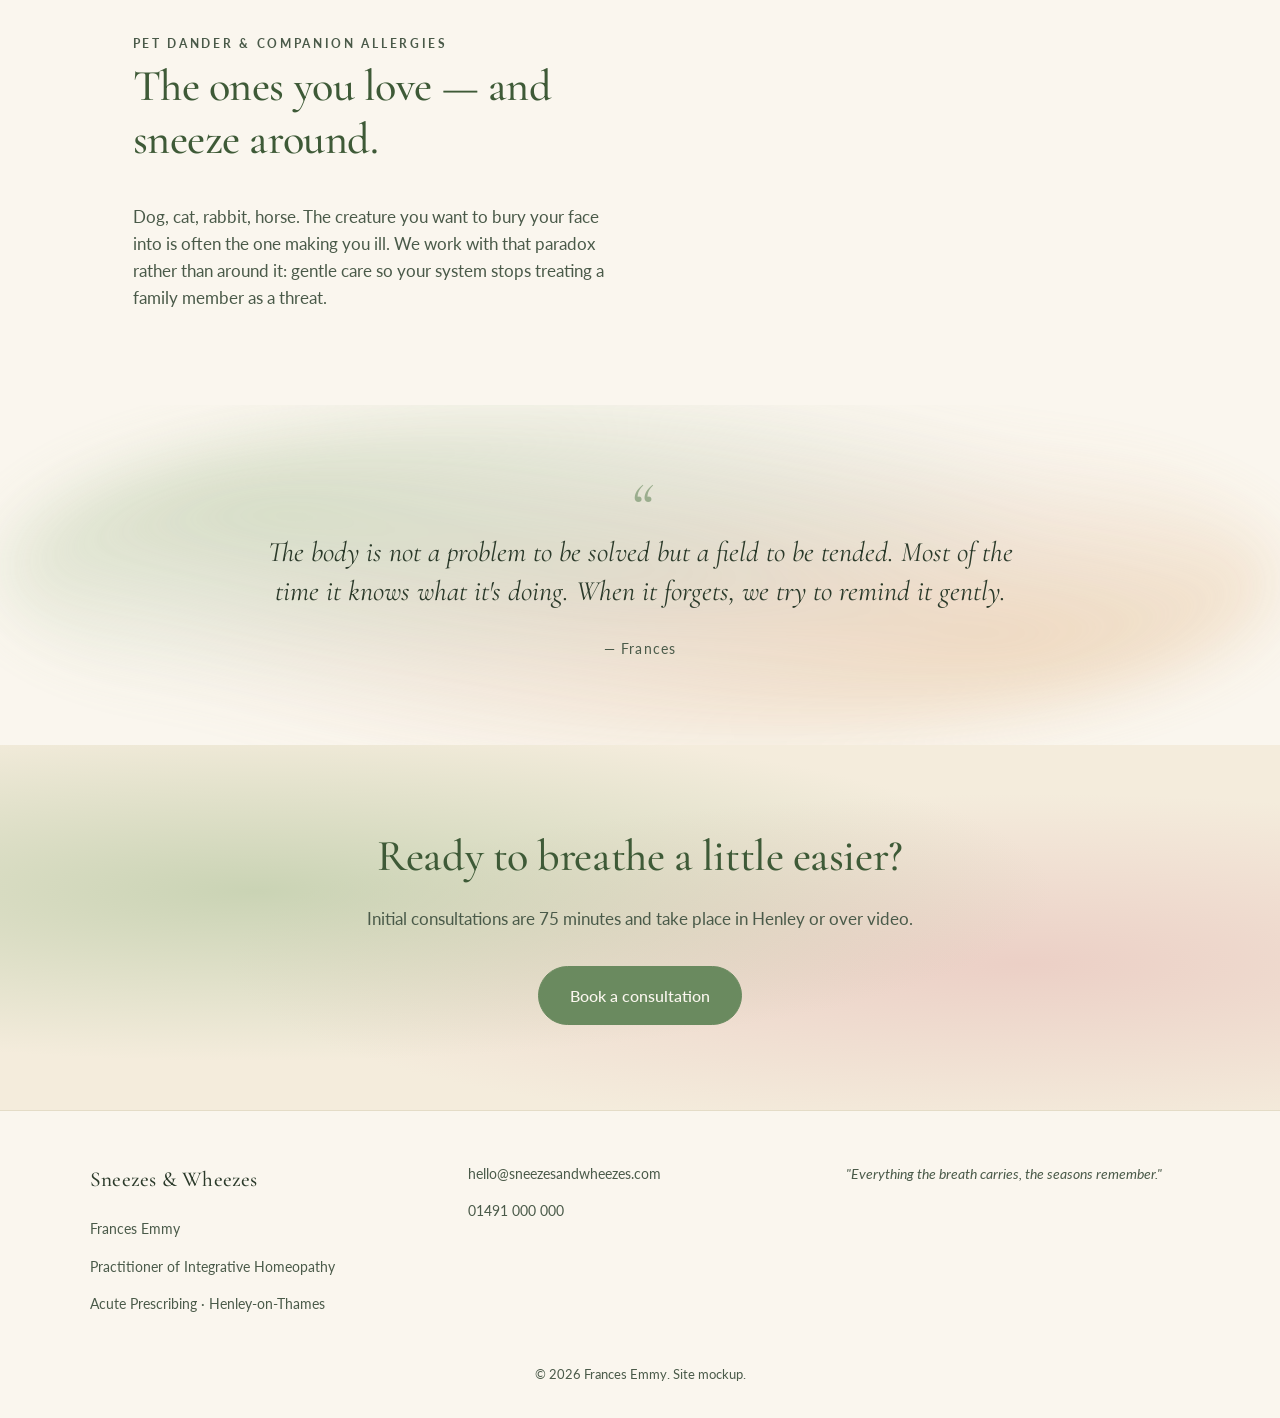
==== commit 8582cab4: "Update index.html" ====
--- a/index.html
+++ b/index.html
@@ -100,8 +100,10 @@
       <p>That same close listening shapes her consultations now. Integrative homeopathy means sitting comfortably alongside orthodox medicine rather than in opposition to it — your inhalers, antihistamines and GP stay where they are. Acute prescribing means she's particularly interested in the sharp edges: a flaring attack, the first 48 hours of a cold, a pollen count that's put you flat.</p>
       <p>    </div>
     <div class="about-portrait">
-      <div class="portrait-frame">IMG_1516.jpeg</div>
-          </div>
+      <img src="IMG_1516.jpeg" alt="Frances" class="portrait-frame">
+    <figcaption>Frances, practitioner of Integrative Homeopathy and Executive Coach.</figcaption>
+      
+      
   </div>
 </section>
 
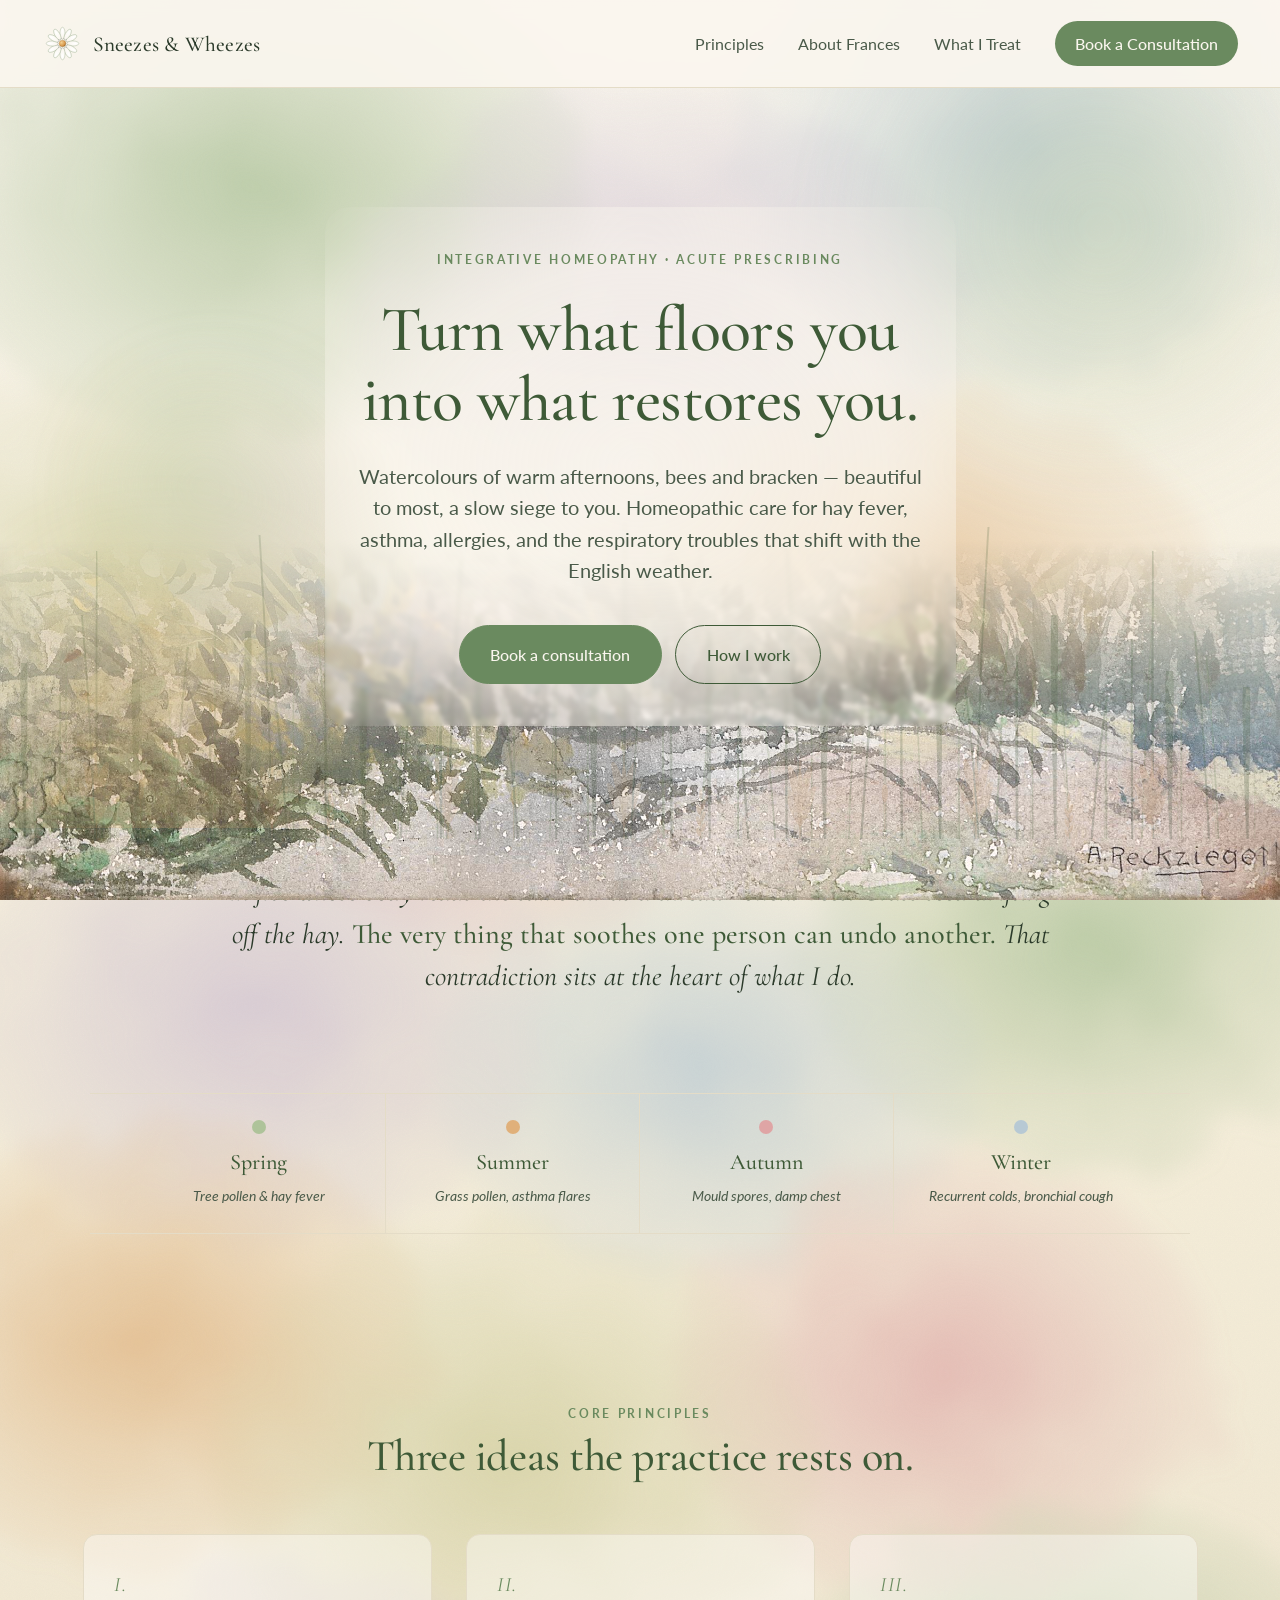
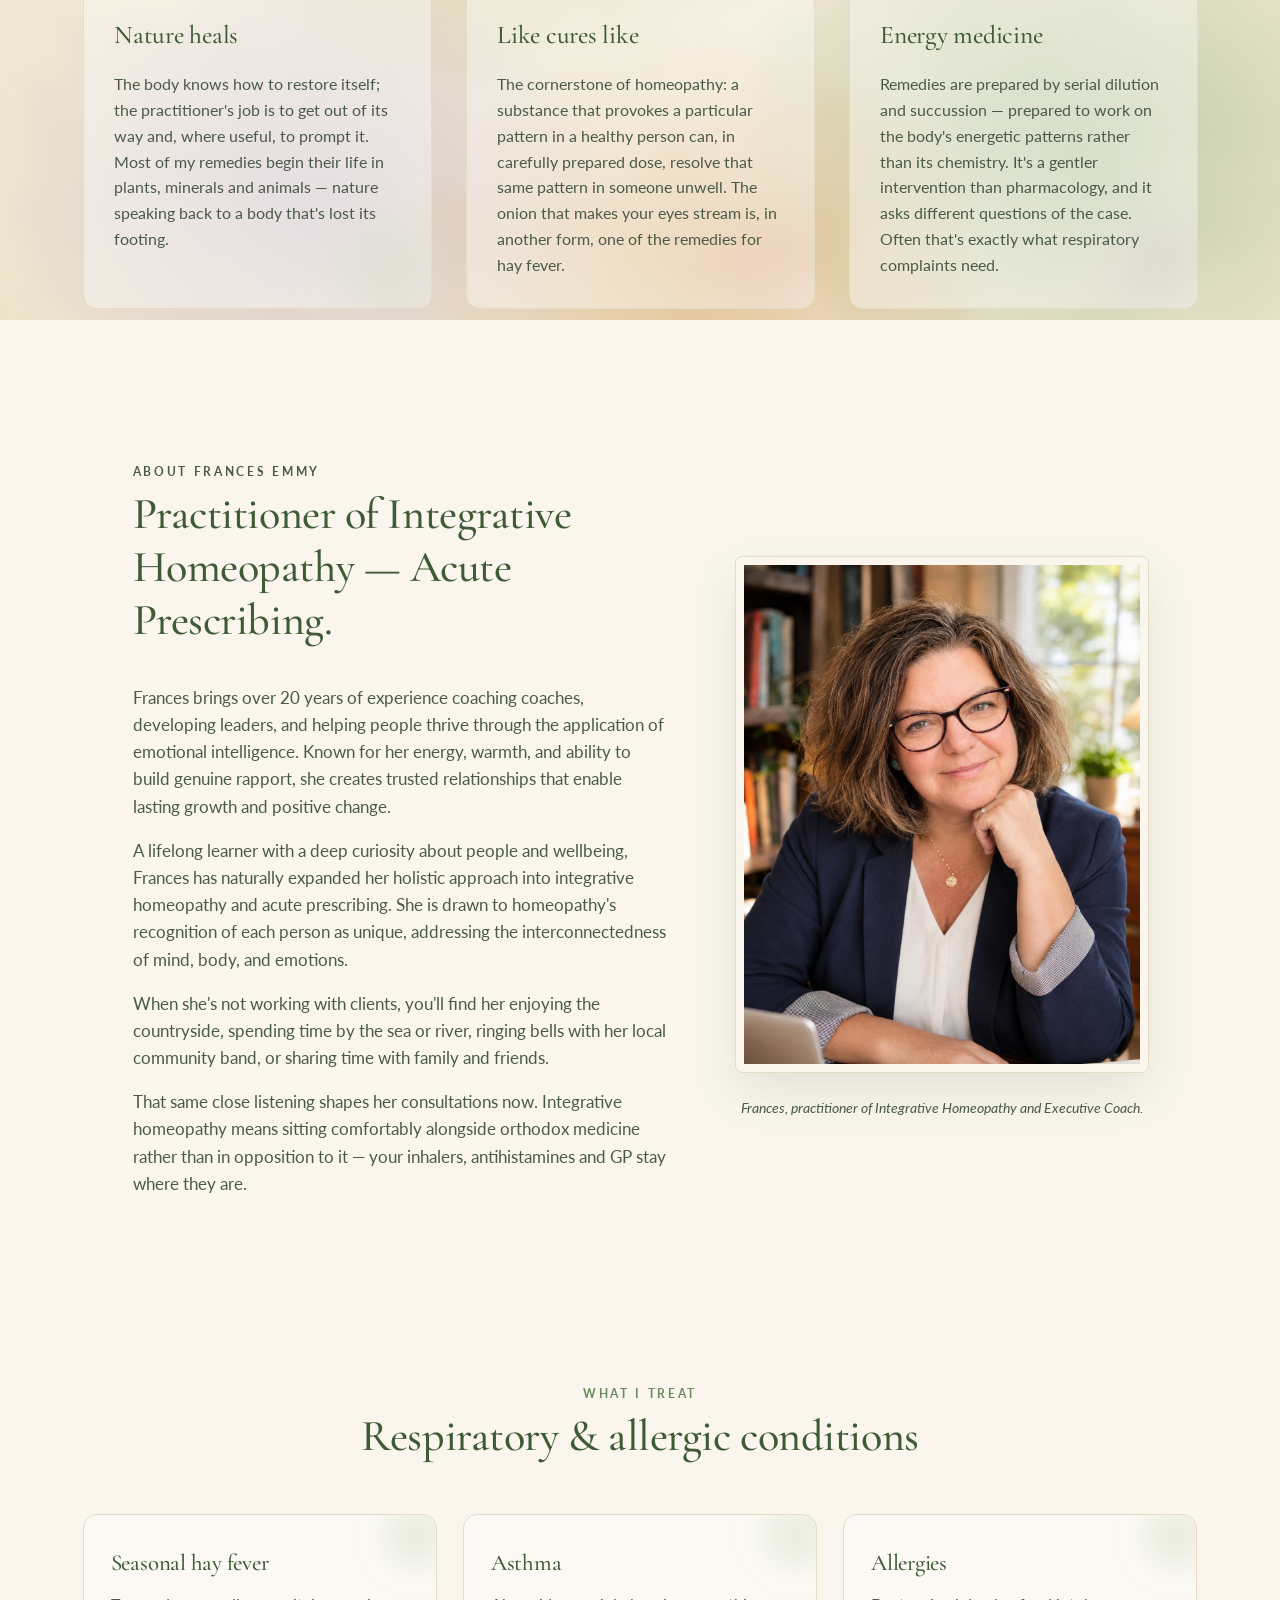
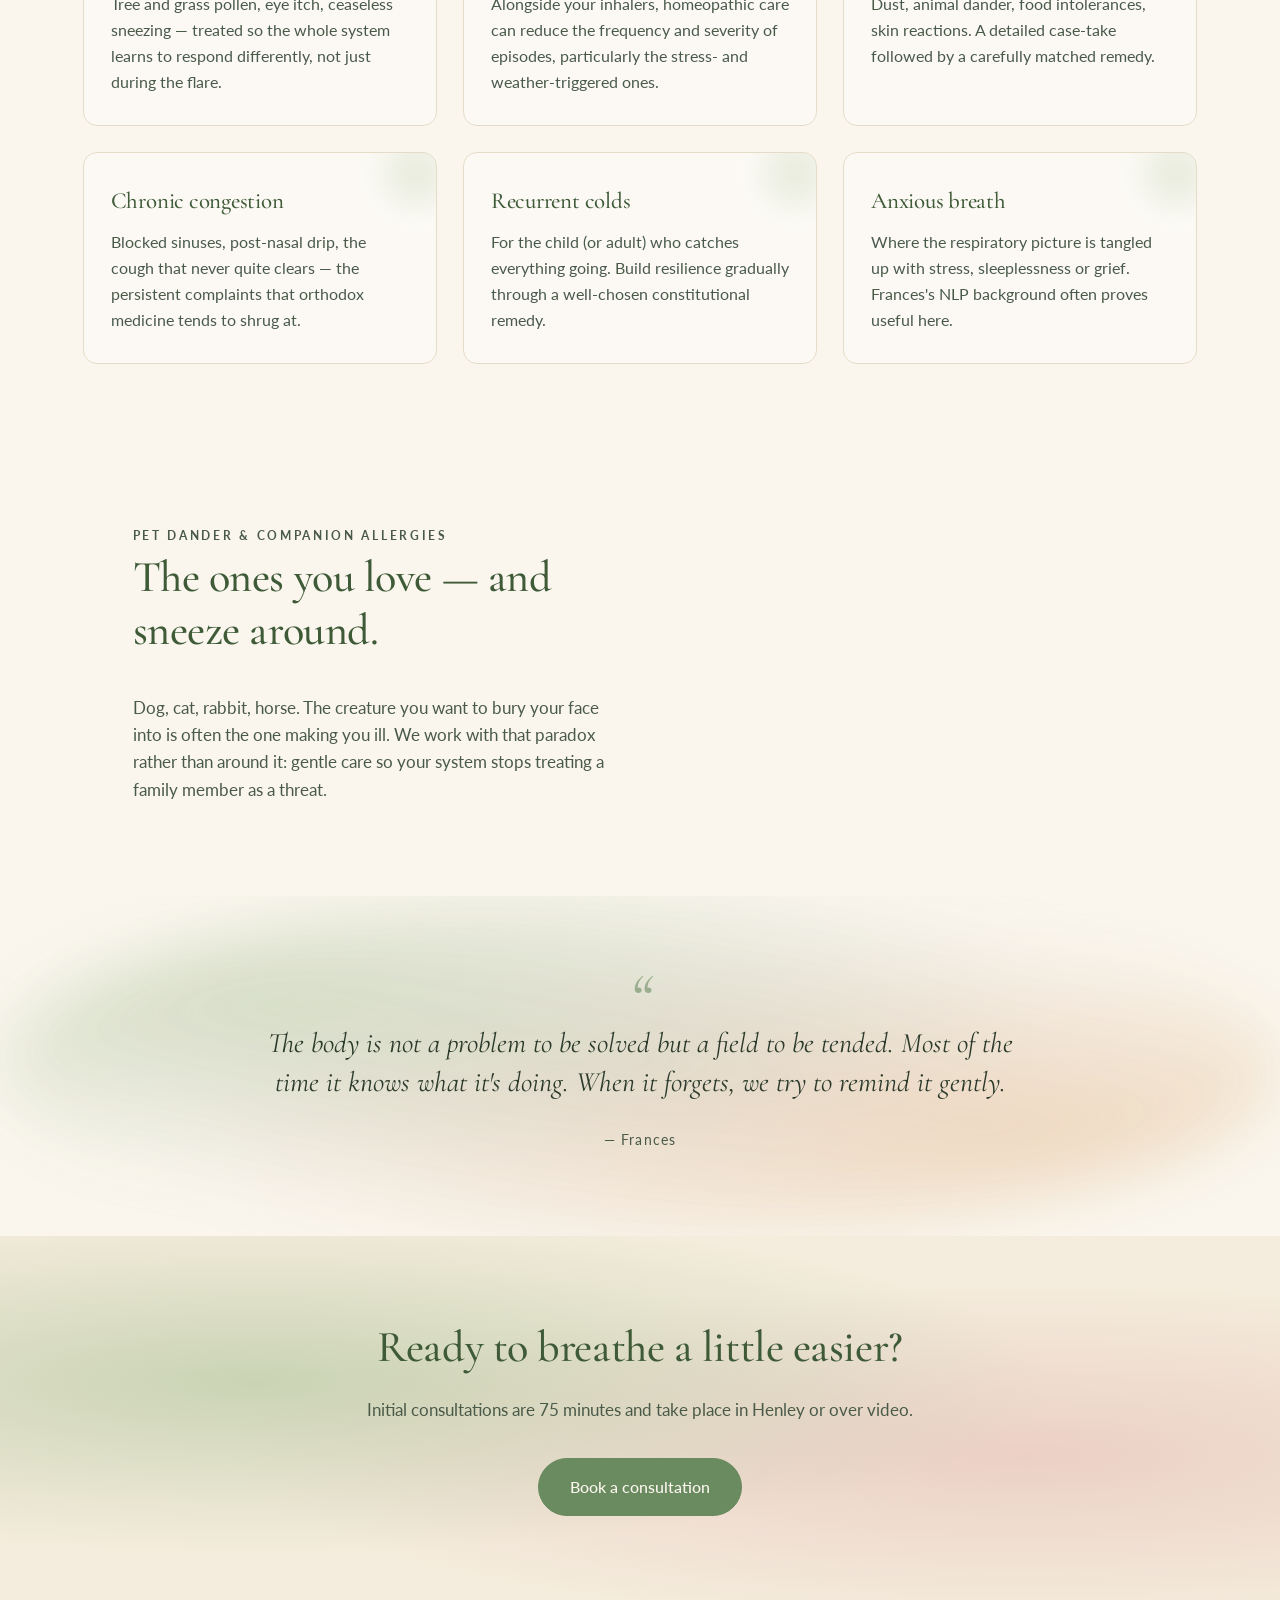
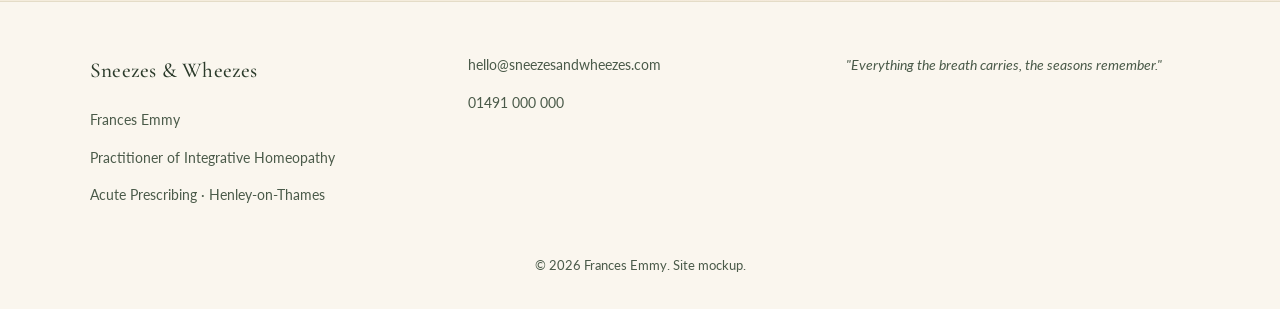
==== commit 79e67c79: "Update index.html" ====
--- a/index.html
+++ b/index.html
@@ -87,24 +87,49 @@
     </article>
   </div>
 </section>
-
 <section id="about" class="about">
   <div class="about-grid">
+
     <div class="about-copy">
-      <p class="eyebrow">About Frances Emmy</p> <h2>Practitioner of Integrative Homeopathy — Acute Prescribing.</h2>
-      <p>Frances brings over 20 years of experience coaching coaches, developing leaders, and helping people thrive through the application of emotional intelligence. Known for her energy, warmth, and ability to build genuine rapport, she creates trusted relationships that enable lasting growth and positive change.
-</div>
-A lifelong learner with a deep curiosity about people and wellbeing, Frances has naturally expanded her holistic approach into integrative homeopathy and acute prescribing. She is drawn to homeopathy's recognition of each person as unique, addressing the interconnectedness of mind, body, and emotions. By combining her expertise in coaching with her homeopathic practice, Frances supports individuals in finding greater balance, resilience, and wellbeing.
-</div>
-When she's not working with clients, you'll find her enjoying the countryside, spending time by the sea or river, ringing bells with her local community band, or sharing time with family and friends. </p>
-      <p>That same close listening shapes her consultations now. Integrative homeopathy means sitting comfortably alongside orthodox medicine rather than in opposition to it — your inhalers, antihistamines and GP stay where they are. Acute prescribing means she's particularly interested in the sharp edges: a flaring attack, the first 48 hours of a cold, a pollen count that's put you flat.</p>
-      <p>    </div>
+      <p class="eyebrow">About Frances Emmy</p>
+
+      <h2>Practitioner of Integrative Homeopathy — Acute Prescribing.</h2>
+
+      <p>
+        Frances brings over 20 years of experience coaching coaches, developing leaders,
+        and helping people thrive through the application of emotional intelligence.
+        Known for her energy, warmth, and ability to build genuine rapport, she creates
+        trusted relationships that enable lasting growth and positive change.
+      </p>
+
+      <p>
+        A lifelong learner with a deep curiosity about people and wellbeing, Frances has
+        naturally expanded her holistic approach into integrative homeopathy and acute
+        prescribing. She is drawn to homeopathy's recognition of each person as unique,
+        addressing the interconnectedness of mind, body, and emotions.
+      </p>
+
+      <p>
+        When she's not working with clients, you'll find her enjoying the countryside,
+        spending time by the sea or river, ringing bells with her local community band,
+        or sharing time with family and friends.
+      </p>
+
+      <p>
+        That same close listening shapes her consultations now. Integrative homeopathy
+        means sitting comfortably alongside orthodox medicine rather than in opposition
+        to it — your inhalers, antihistamines and GP stay where they are.
+      </p>
+    </div>
+
     <div class="about-portrait">
       <img src="IMG_1516.jpeg" alt="Frances" class="portrait-frame">
-    <figcaption>Frances, practitioner of Integrative Homeopathy and Executive Coach.</figcaption>
-      
-      
-  </div>
+      <figcaption>
+        Frances, practitioner of Integrative Homeopathy and Executive Coach.
+      </figcaption>
+    </div>
+
+
 </section>
 
 <section id="services" class="services">
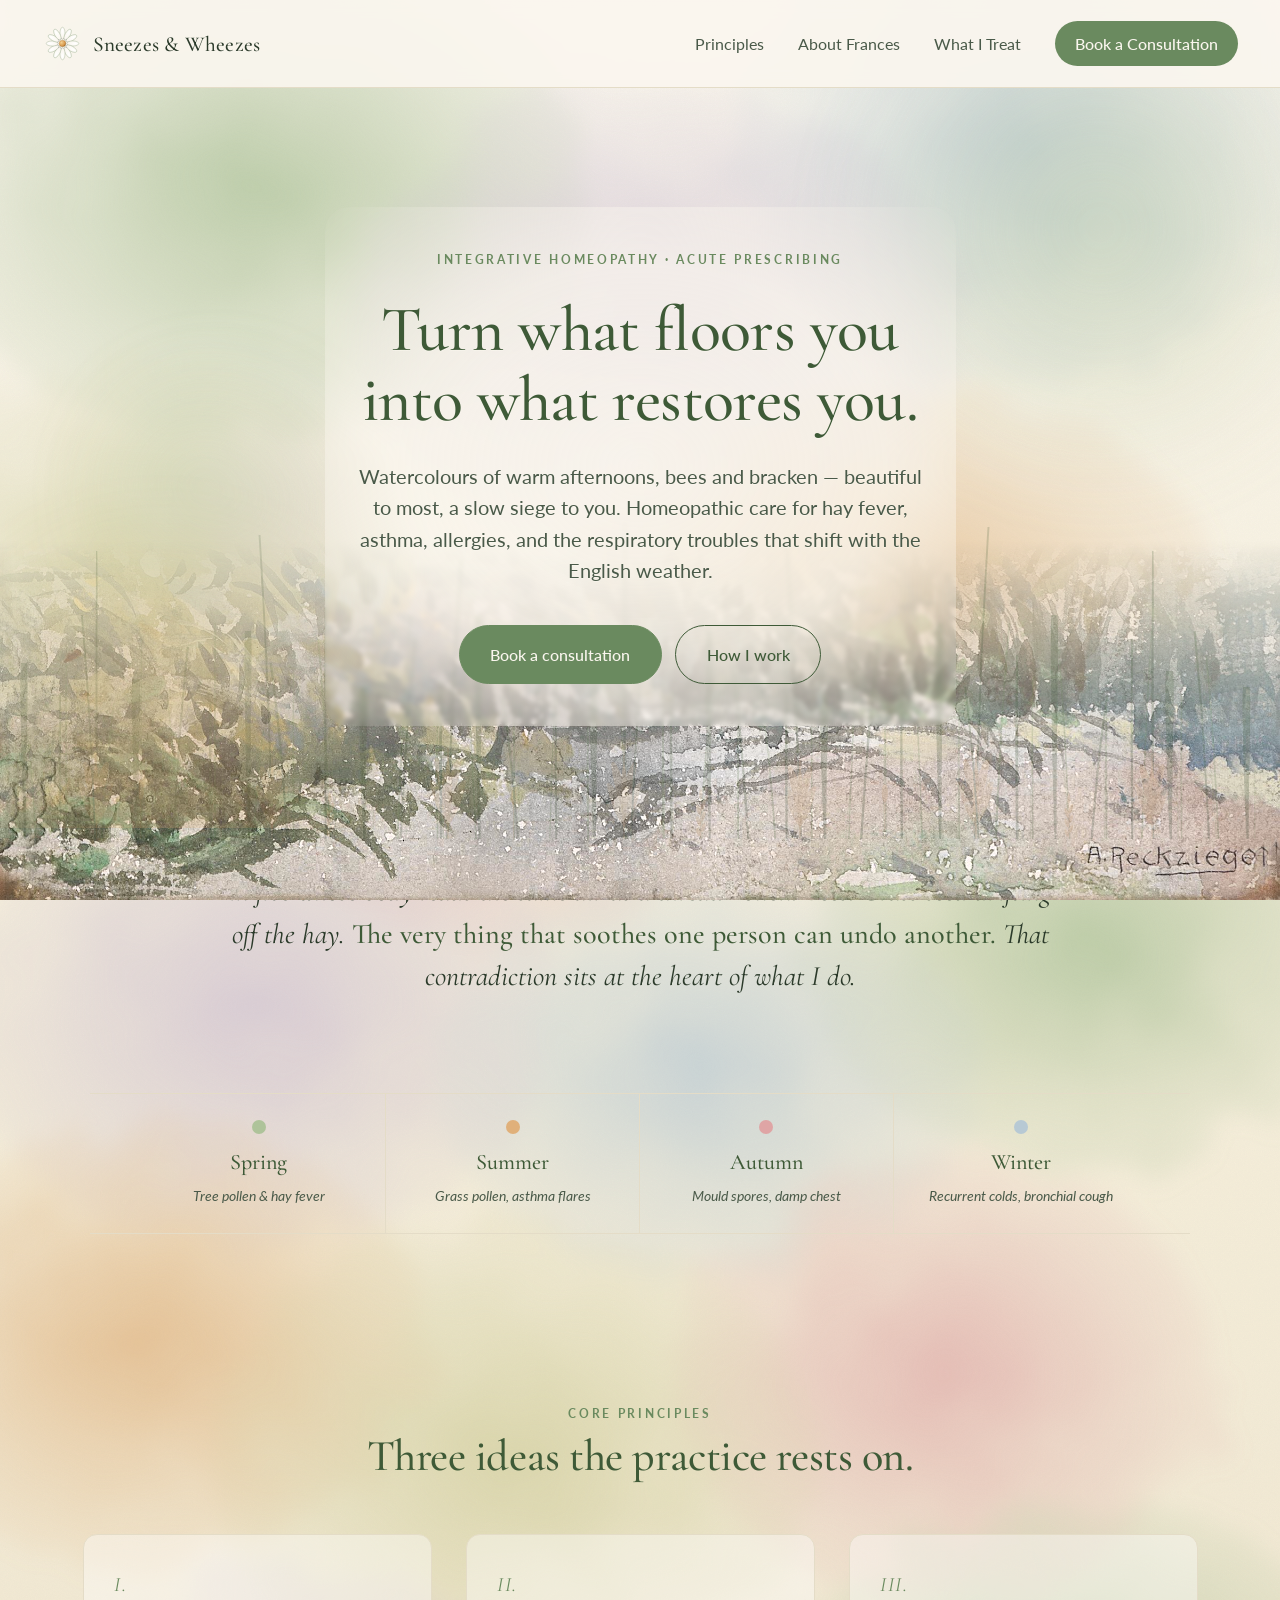
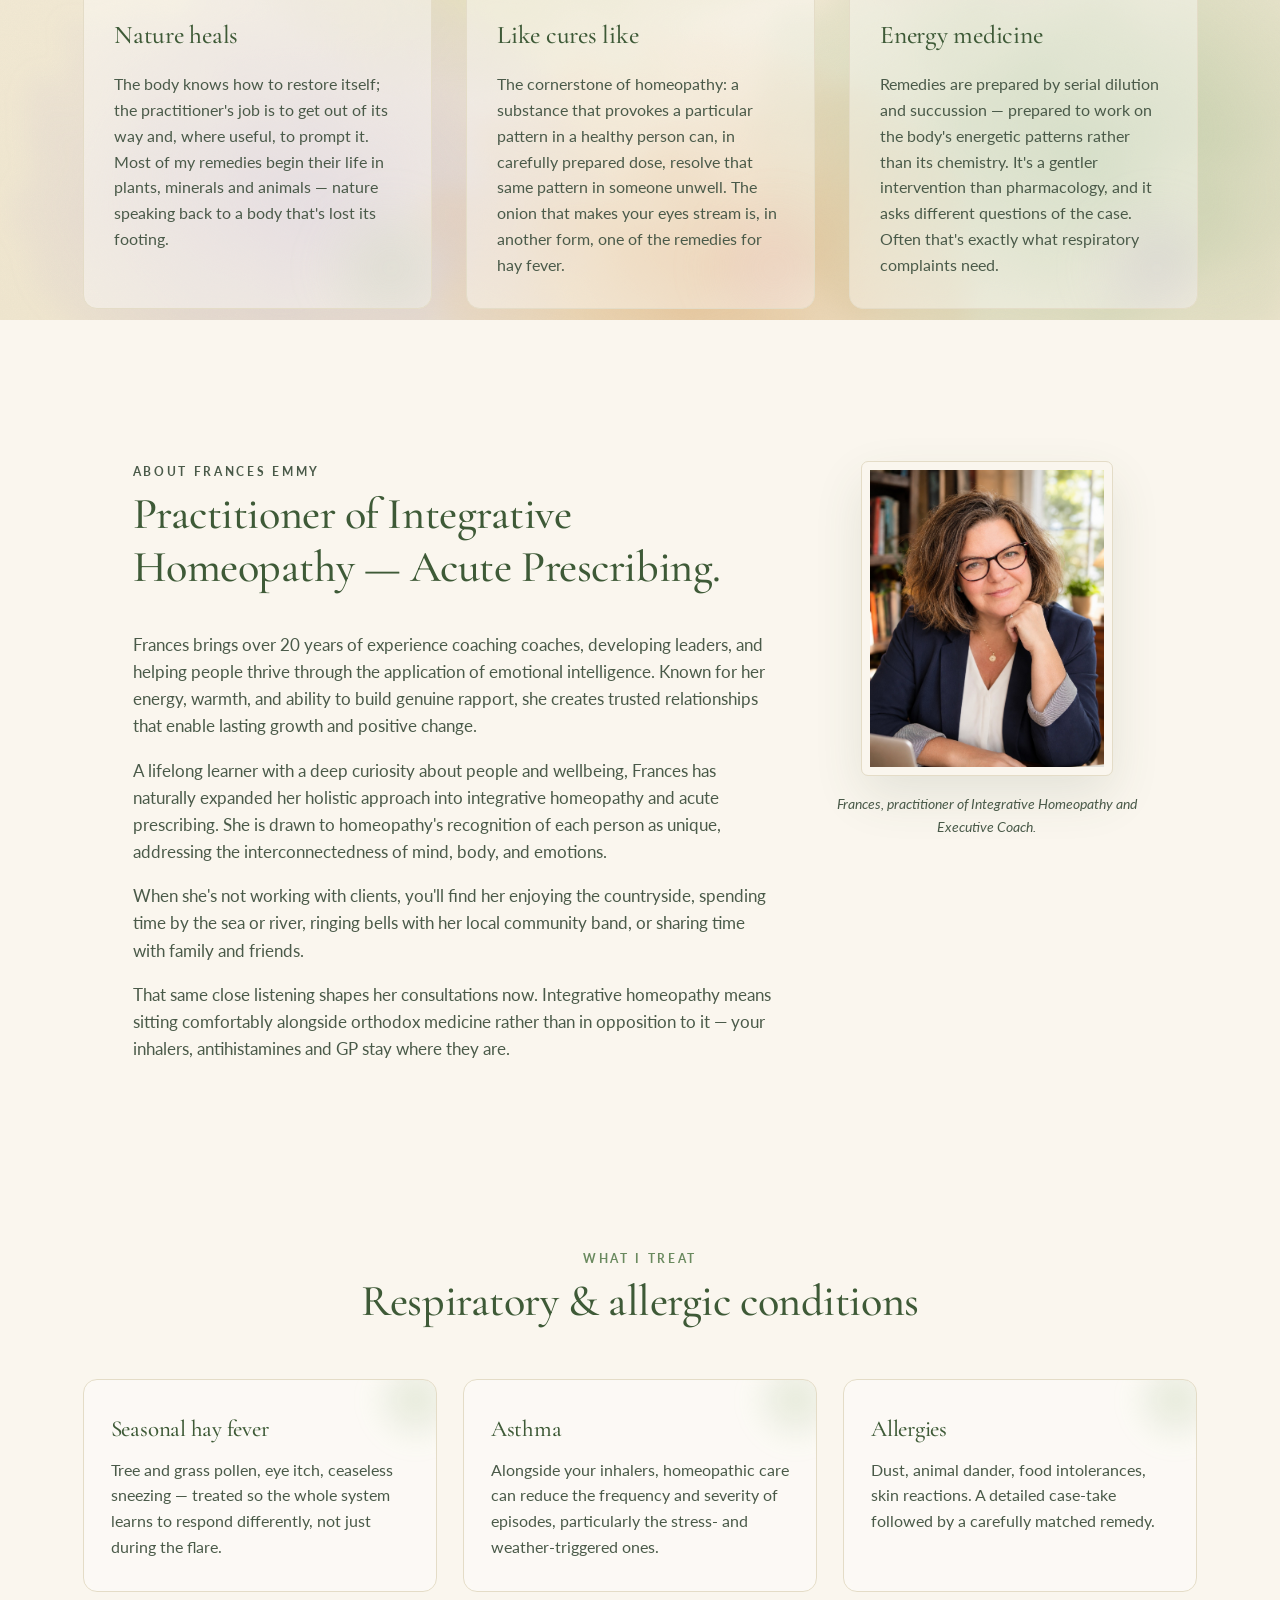
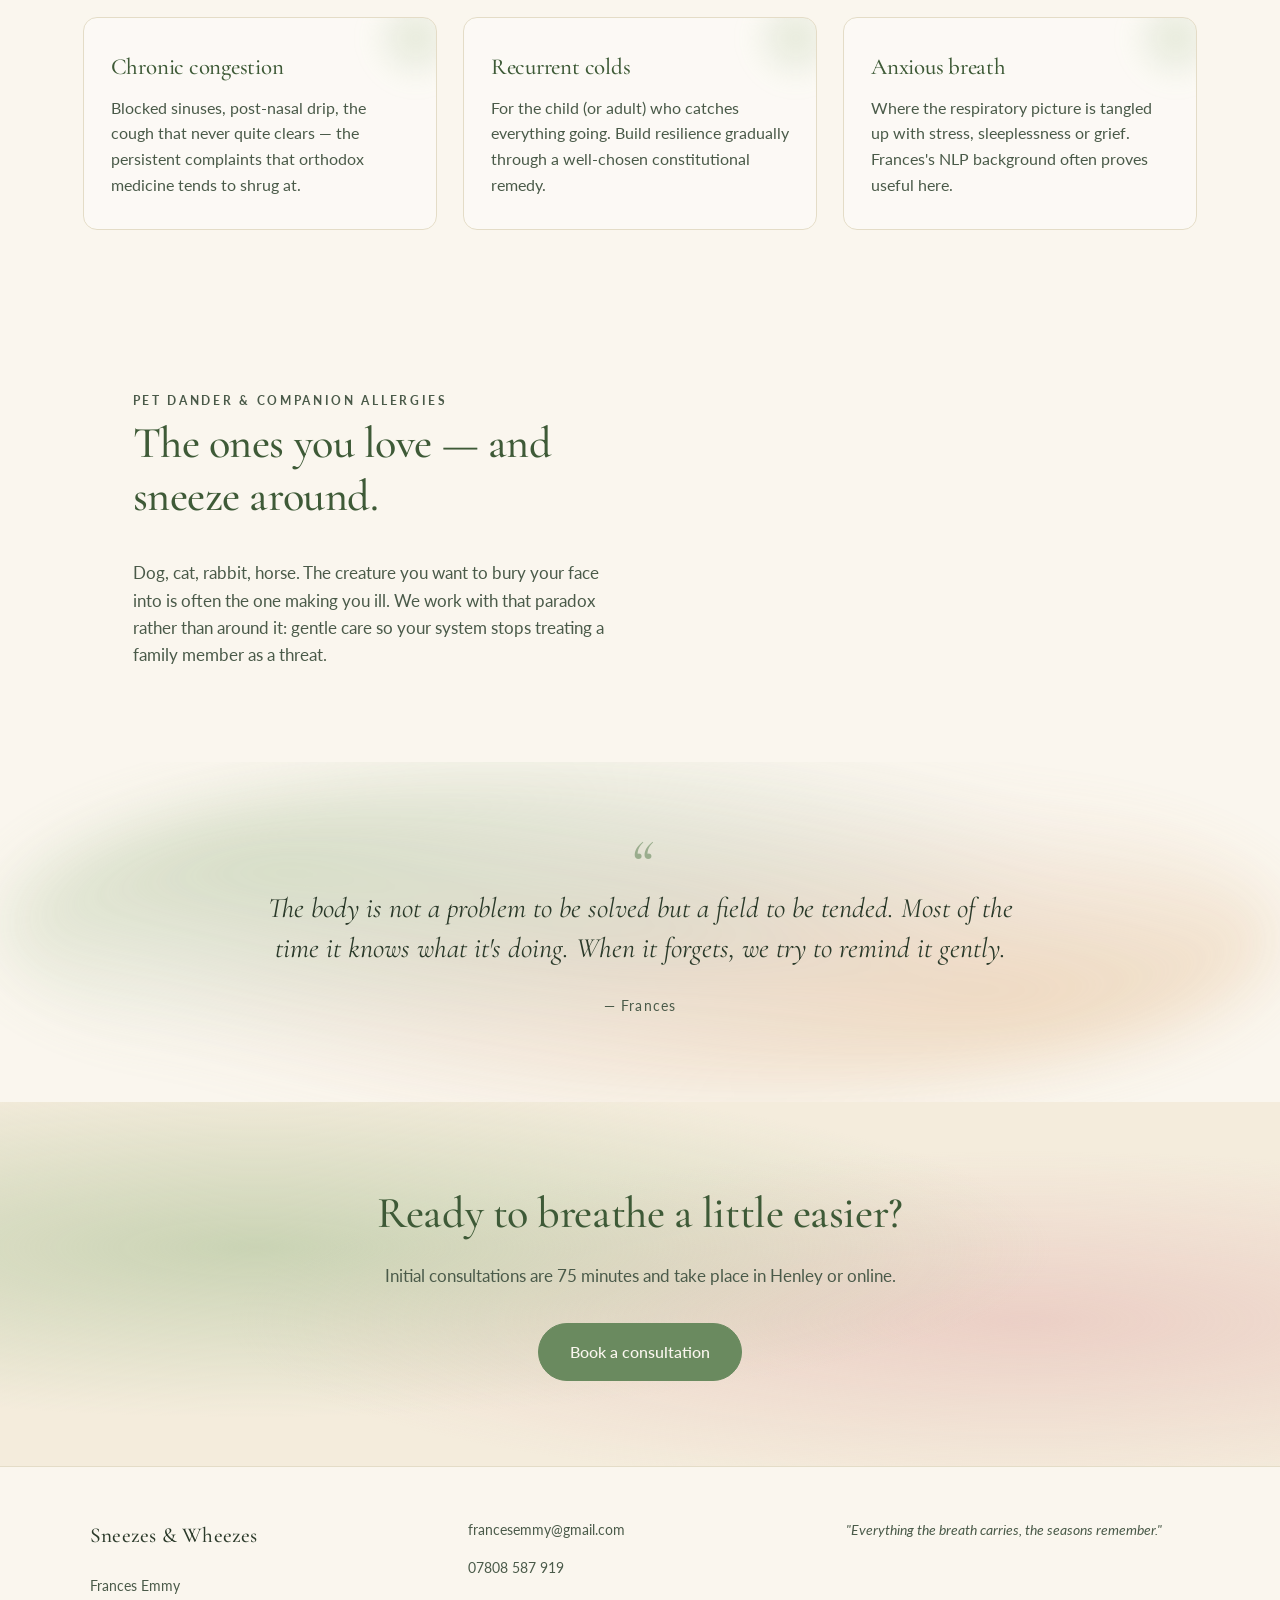
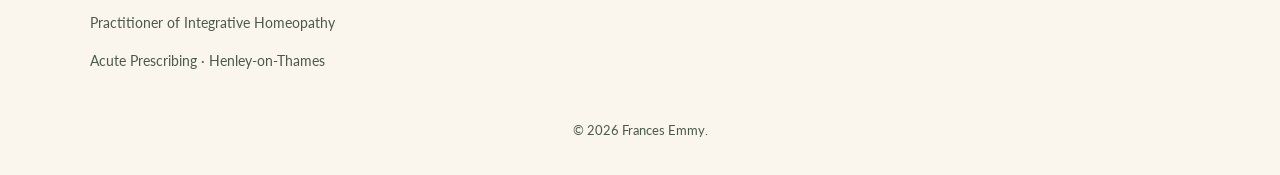
==== commit d3a7b077: "Update index.html" ====
--- a/index.html
+++ b/index.html
@@ -188,7 +188,7 @@
 <section class="cta-band">
   <div class="cta-inner">
     <h2>Ready to breathe a little easier?</h2>
-    <p>Initial consultations are 75 minutes and take place in Henley or over video.</p>
+    <p>Initial consultations are 75 minutes and take place in Henley or online.</p>
     <a href="booking.html" class="btn btn-primary">Book a consultation</a>
   </div>
 </section>
@@ -202,14 +202,14 @@
       <p class="small">Acute Prescribing · Henley-on-Thames</p>
     </div>
     <div>
-      <p class="small">hello@sneezesandwheezes.com</p>
-      <p class="small">01491 000 000</p>
+      <p class="small">francesemmy@gmail.com</p>
+      <p class="small">07808 587 919</p>
     </div>
     <div>
       <p class="small italic">"Everything the breath carries, the seasons remember."</p>
     </div>
   </div>
-  <p class="small credits">© 2026 Frances Emmy. Site mockup.</p>
+  <p class="small credits">© 2026 Frances Emmy. </p>
 </footer>
 
 </body>
--- a/styles.css
+++ b/styles.css
@@ -770,3 +770,35 @@
   .paradox { padding: 0 1.25rem 3rem; }
   .principles { padding: 3rem 1.25rem; }
 }
+.about-grid {
+    display: flex;
+    align-items: flex-start;
+    gap: 3rem;
+}
+
+.about-copy {
+    flex: 2;
+}
+
+.about-portrait {
+    flex: 1;
+    text-align: center;
+}
+
+.portrait-frame {
+    width: 250px;
+    max-width: 100%;
+    height: auto;
+    display: block;
+    margin: 0 auto;
+}
+
+@media (max-width: 768px) {
+    .about-grid {
+        flex-direction: column;
+    }
+
+    .about-portrait {
+        order: -1;
+    }
+}
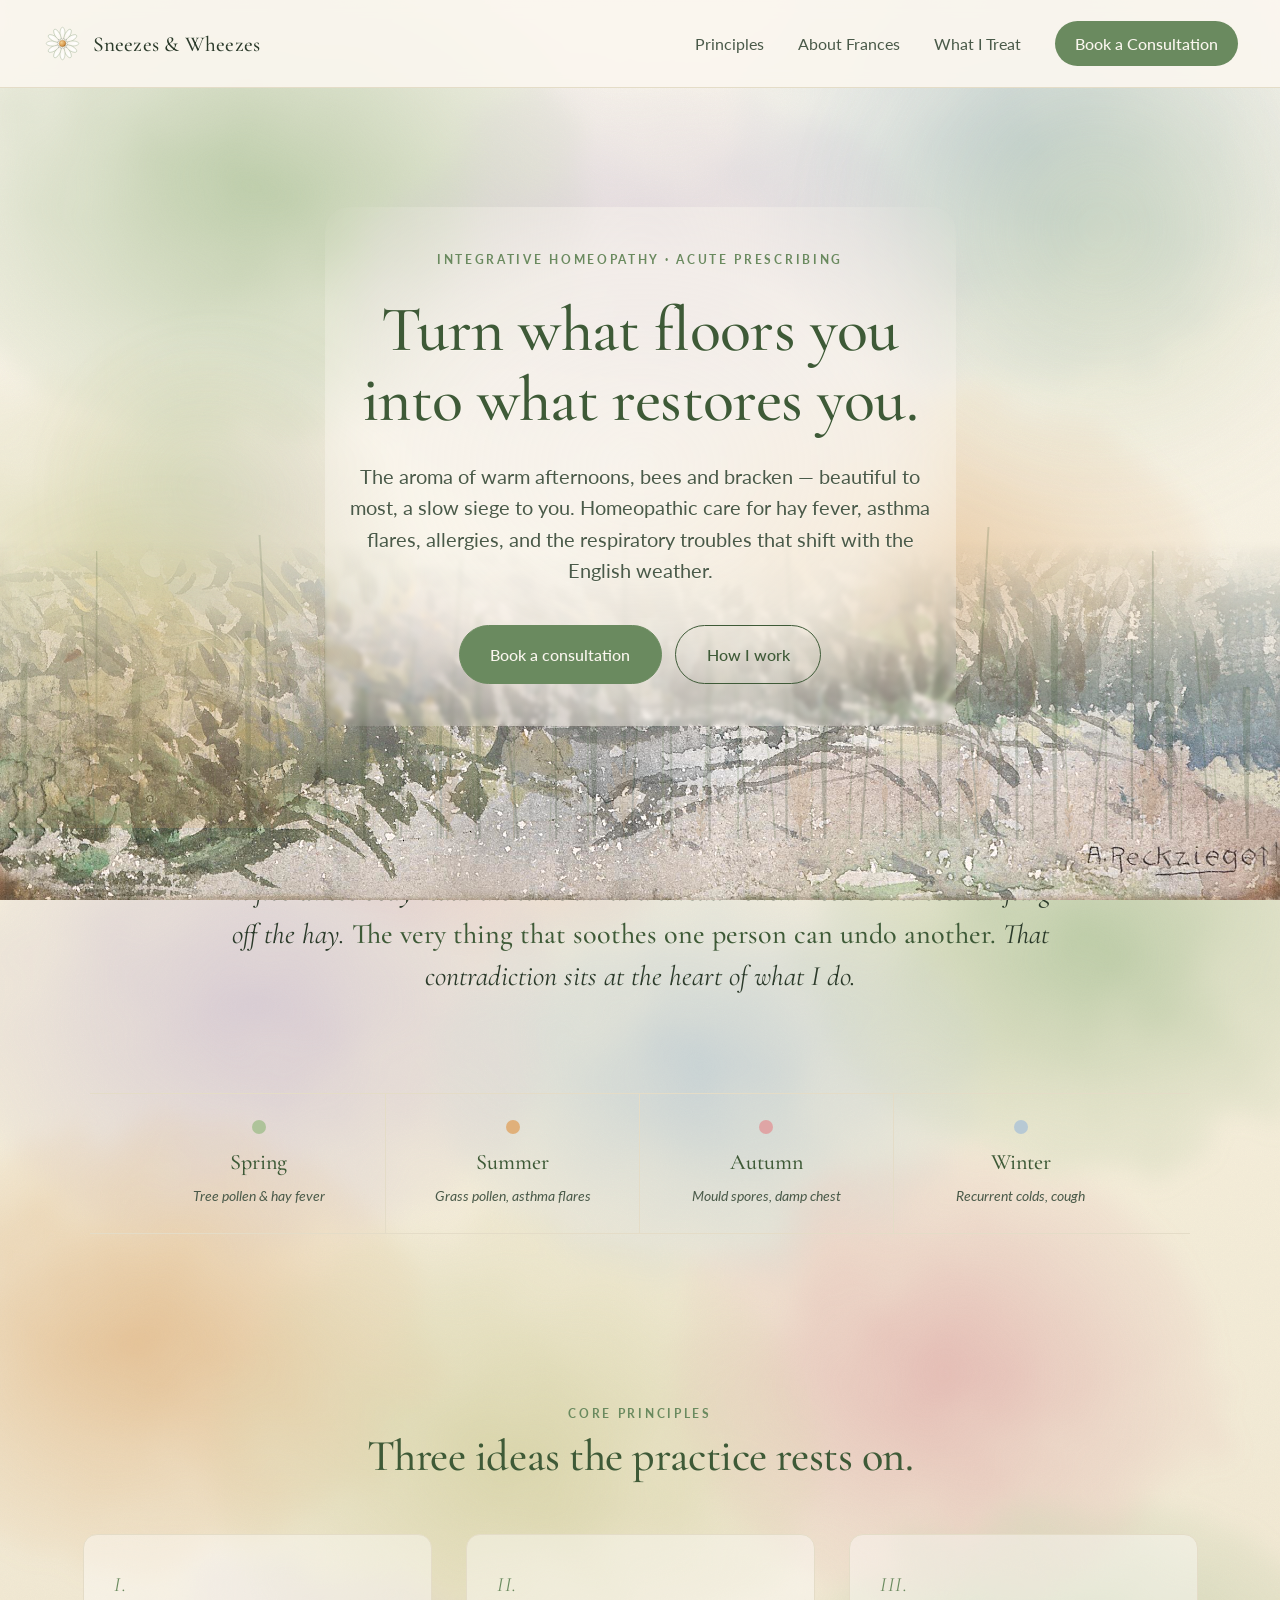
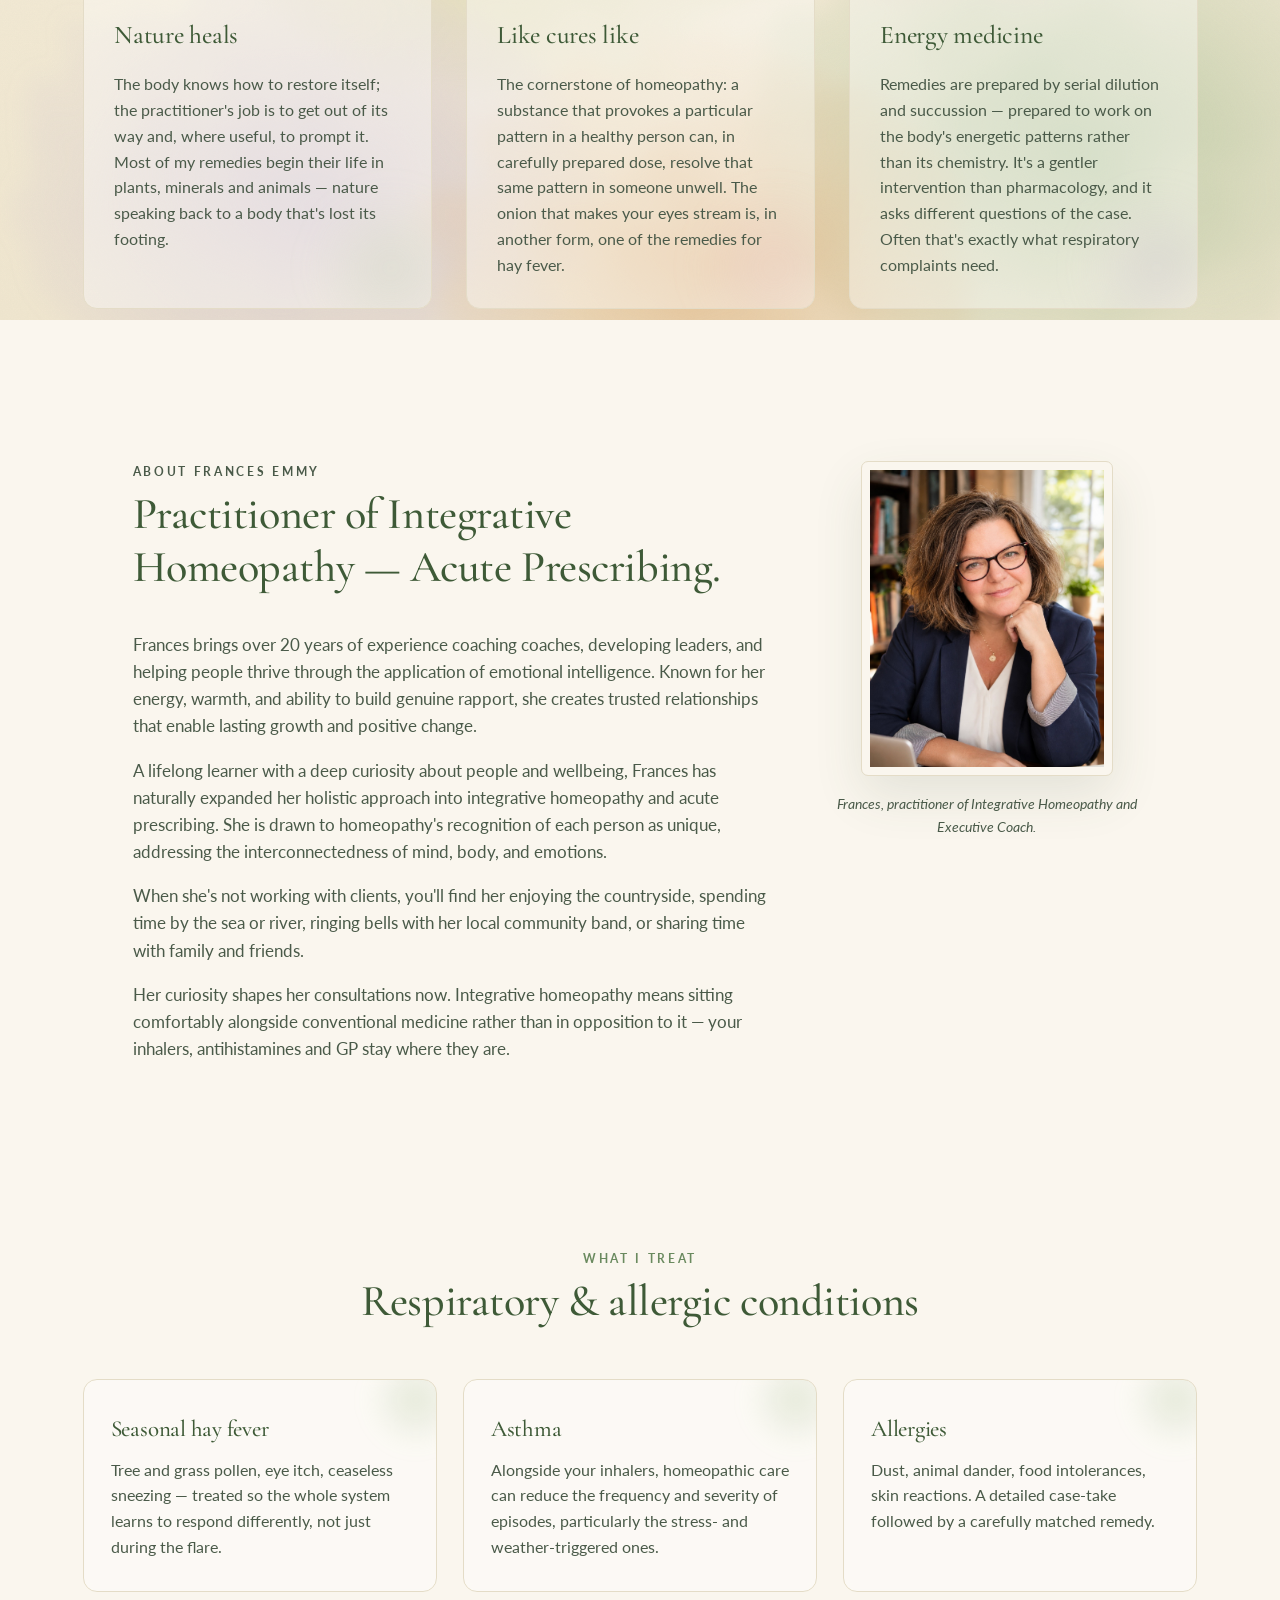
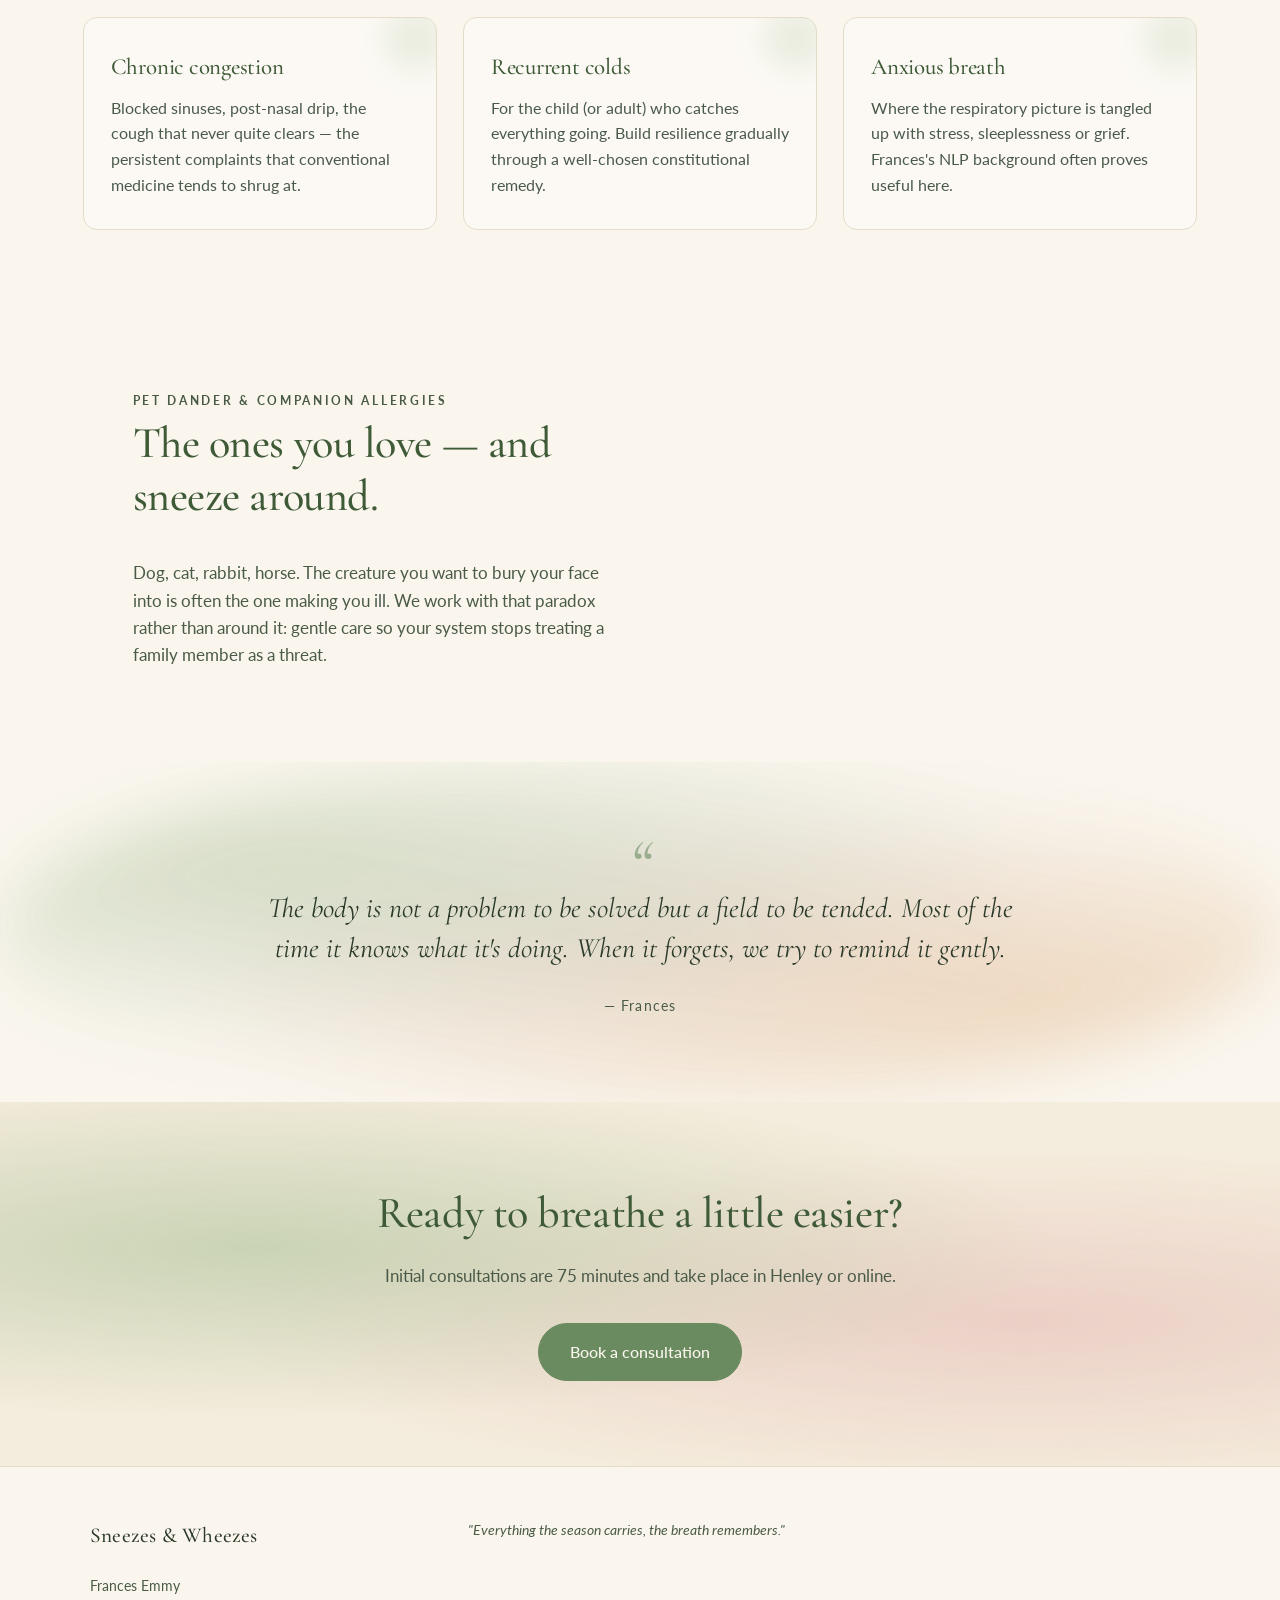
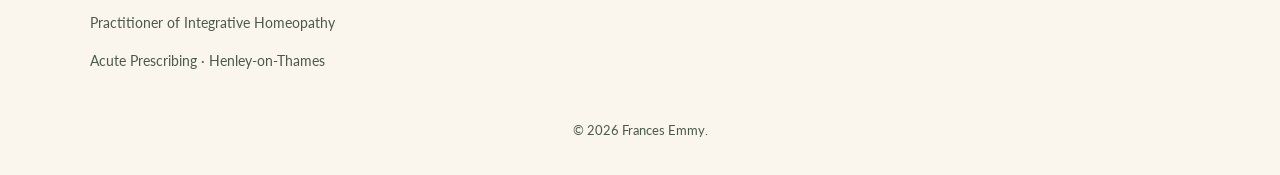
==== commit da53e4cf: "Update index.html" ====
--- a/index.html
+++ b/index.html
@@ -39,7 +39,7 @@
   <div class="hero-inner">
     <p class="eyebrow">Integrative Homeopathy · Acute Prescribing</p>
     <h1>Turn what floors you<br/>into what restores you.</h1>
-    <p class="lead">Watercolours of warm afternoons, bees and bracken — beautiful to most, a slow siege to you. Homeopathic care for hay fever, asthma, allergies, and the respiratory troubles that shift with the English weather.</p>
+    <p class="lead">The aroma of warm afternoons, bees and bracken — beautiful to most, a slow siege to you. Homeopathic care for hay fever, asthma flares, allergies, and the respiratory troubles that shift with the English weather.</p>
     <div class="hero-ctas">
       <a href="booking.html" class="btn btn-primary">Book a consultation</a>
       <a href="#principles" class="btn btn-ghost">How I work</a>
@@ -62,7 +62,7 @@
   <div class="season"><span class="dot spring"></span><strong>Spring</strong><em>Tree pollen &amp; hay fever</em></div>
   <div class="season"><span class="dot summer"></span><strong>Summer</strong><em>Grass pollen, asthma flares</em></div>
   <div class="season"><span class="dot autumn"></span><strong>Autumn</strong><em>Mould spores, damp chest</em></div>
-  <div class="season"><span class="dot winter"></span><strong>Winter</strong><em>Recurrent colds, bronchial cough</em></div>
+  <div class="season"><span class="dot winter"></span><strong>Winter</strong><em>Recurrent colds, cough</em></div>
 </section>
 
 <section id="principles" class="principles" data-season-section="summer">
@@ -116,8 +116,8 @@
       </p>
 
       <p>
-        That same close listening shapes her consultations now. Integrative homeopathy
-        means sitting comfortably alongside orthodox medicine rather than in opposition
+       Her curiosity shapes her consultations now. Integrative homeopathy
+        means sitting comfortably alongside conventional medicine rather than in opposition
         to it — your inhalers, antihistamines and GP stay where they are.
       </p>
     </div>
@@ -150,7 +150,7 @@
     </article>
     <article class="service">
       <h3>Chronic congestion</h3>
-      <p>Blocked sinuses, post-nasal drip, the cough that never quite clears — the persistent complaints that orthodox medicine tends to shrug at.</p>
+      <p>Blocked sinuses, post-nasal drip, the cough that never quite clears — the persistent complaints that conventional medicine tends to shrug at.</p>
     </article>
     <article class="service">
       <h3>Recurrent colds</h3>
@@ -201,12 +201,9 @@
       <p class="small">Practitioner of Integrative Homeopathy</p>
       <p class="small">Acute Prescribing · Henley-on-Thames</p>
     </div>
+   
     <div>
-      <p class="small">francesemmy@gmail.com</p>
-      <p class="small">07808 587 919</p>
-    </div>
-    <div>
-      <p class="small italic">"Everything the breath carries, the seasons remember."</p>
+      <p class="small italic">"Everything the season carries, the breath remembers."</p>
     </div>
   </div>
   <p class="small credits">© 2026 Frances Emmy. </p>
